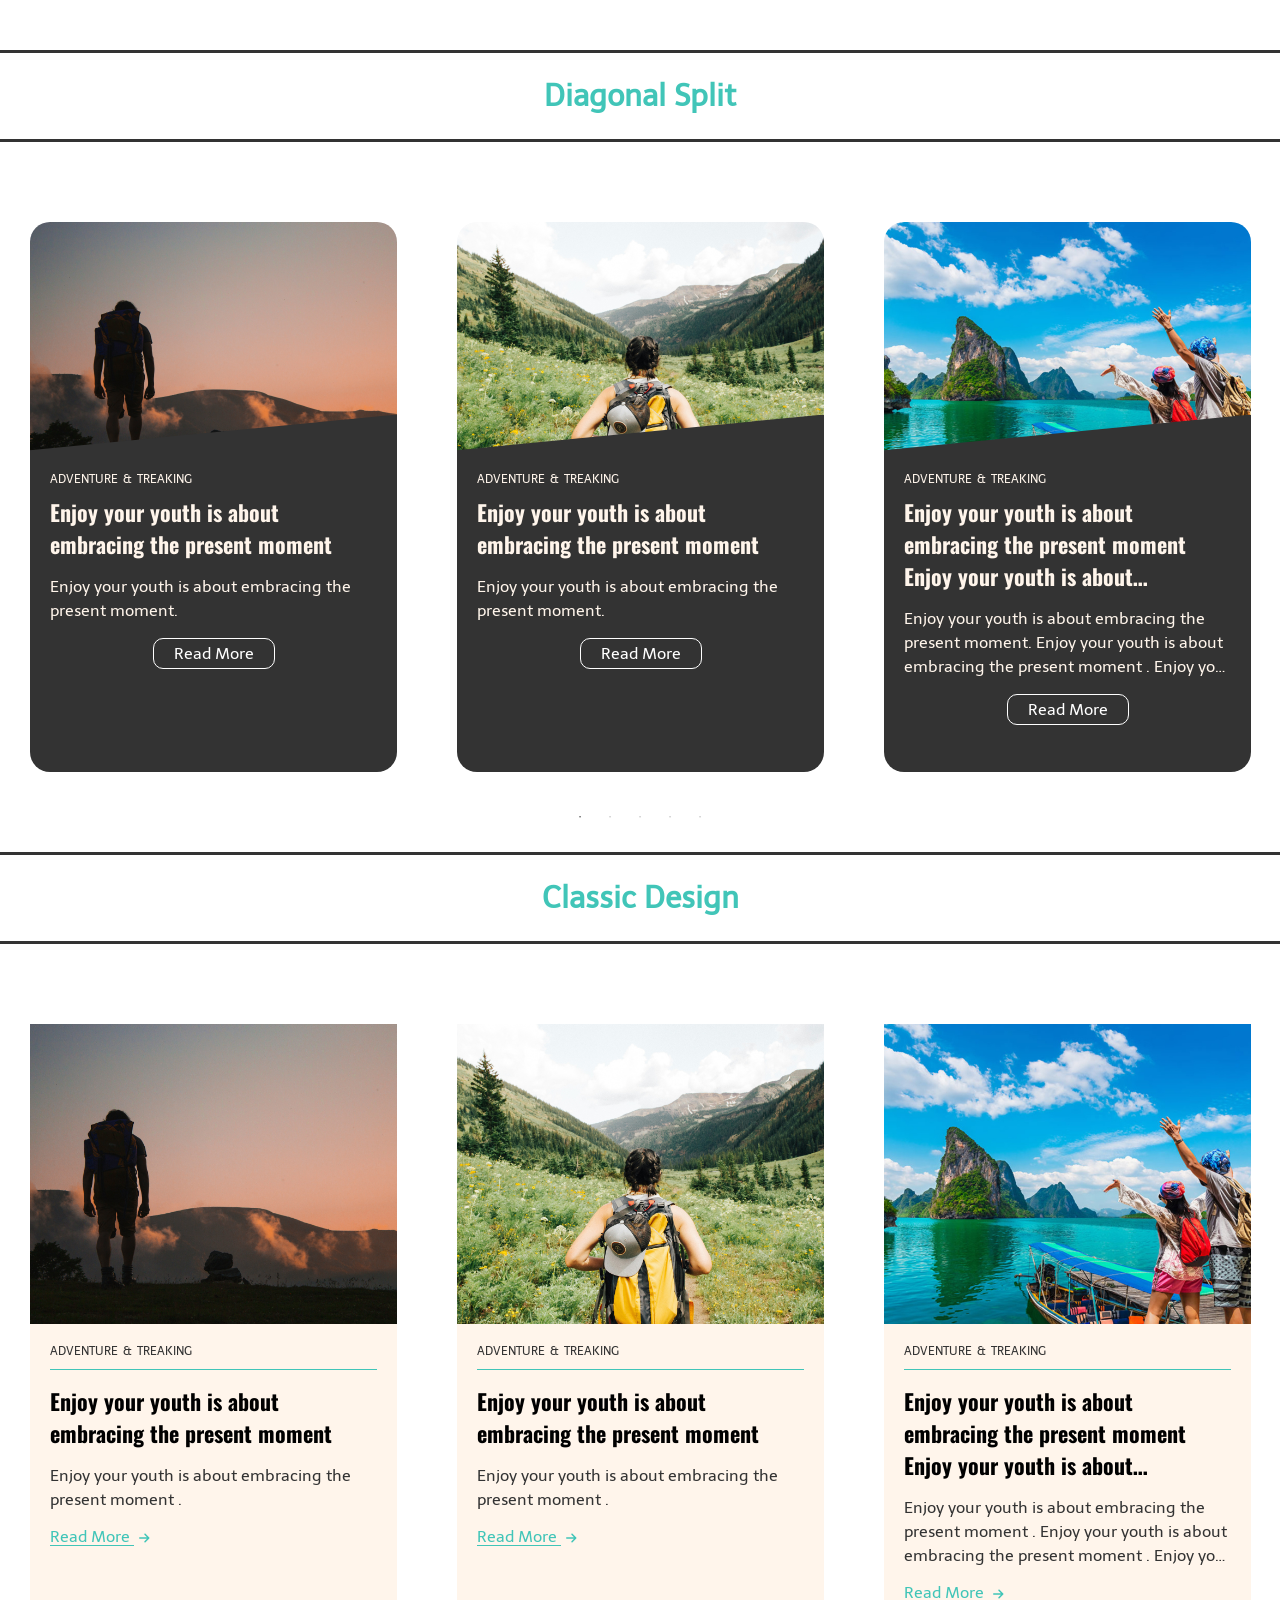
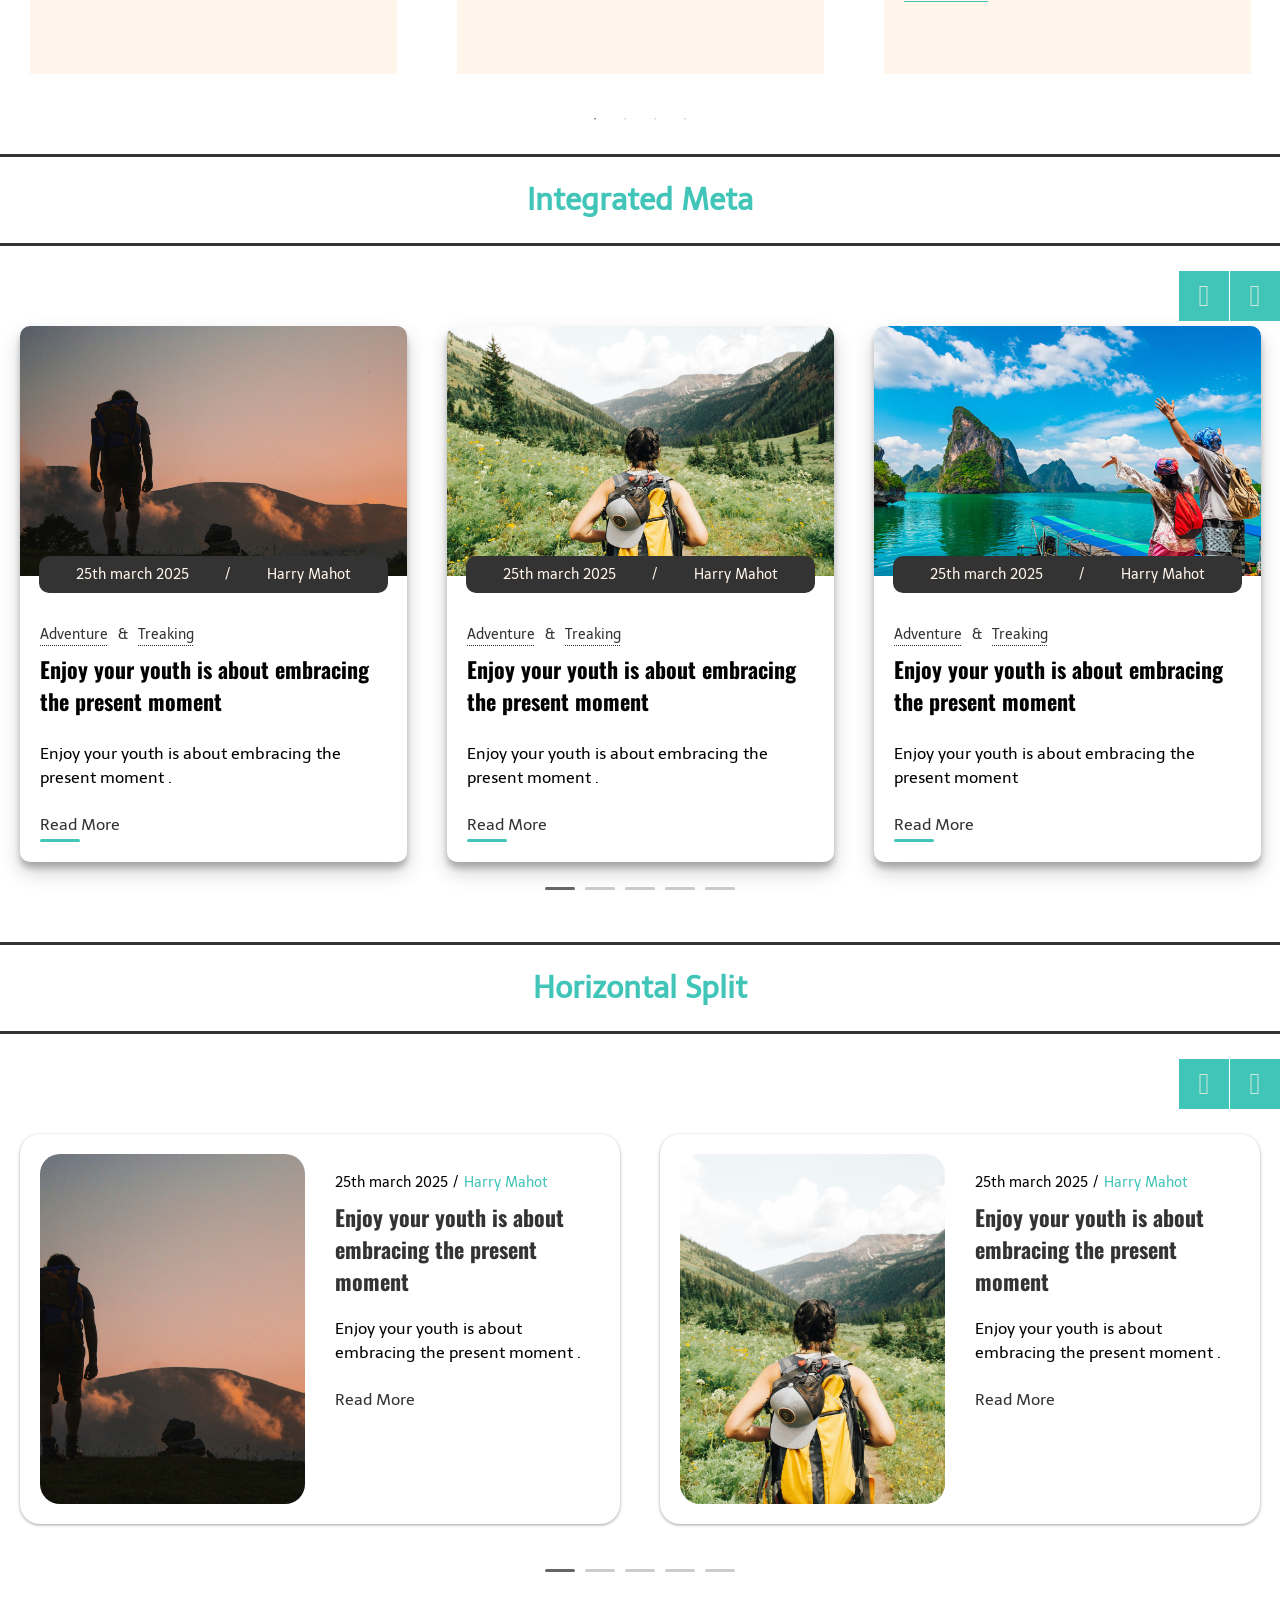
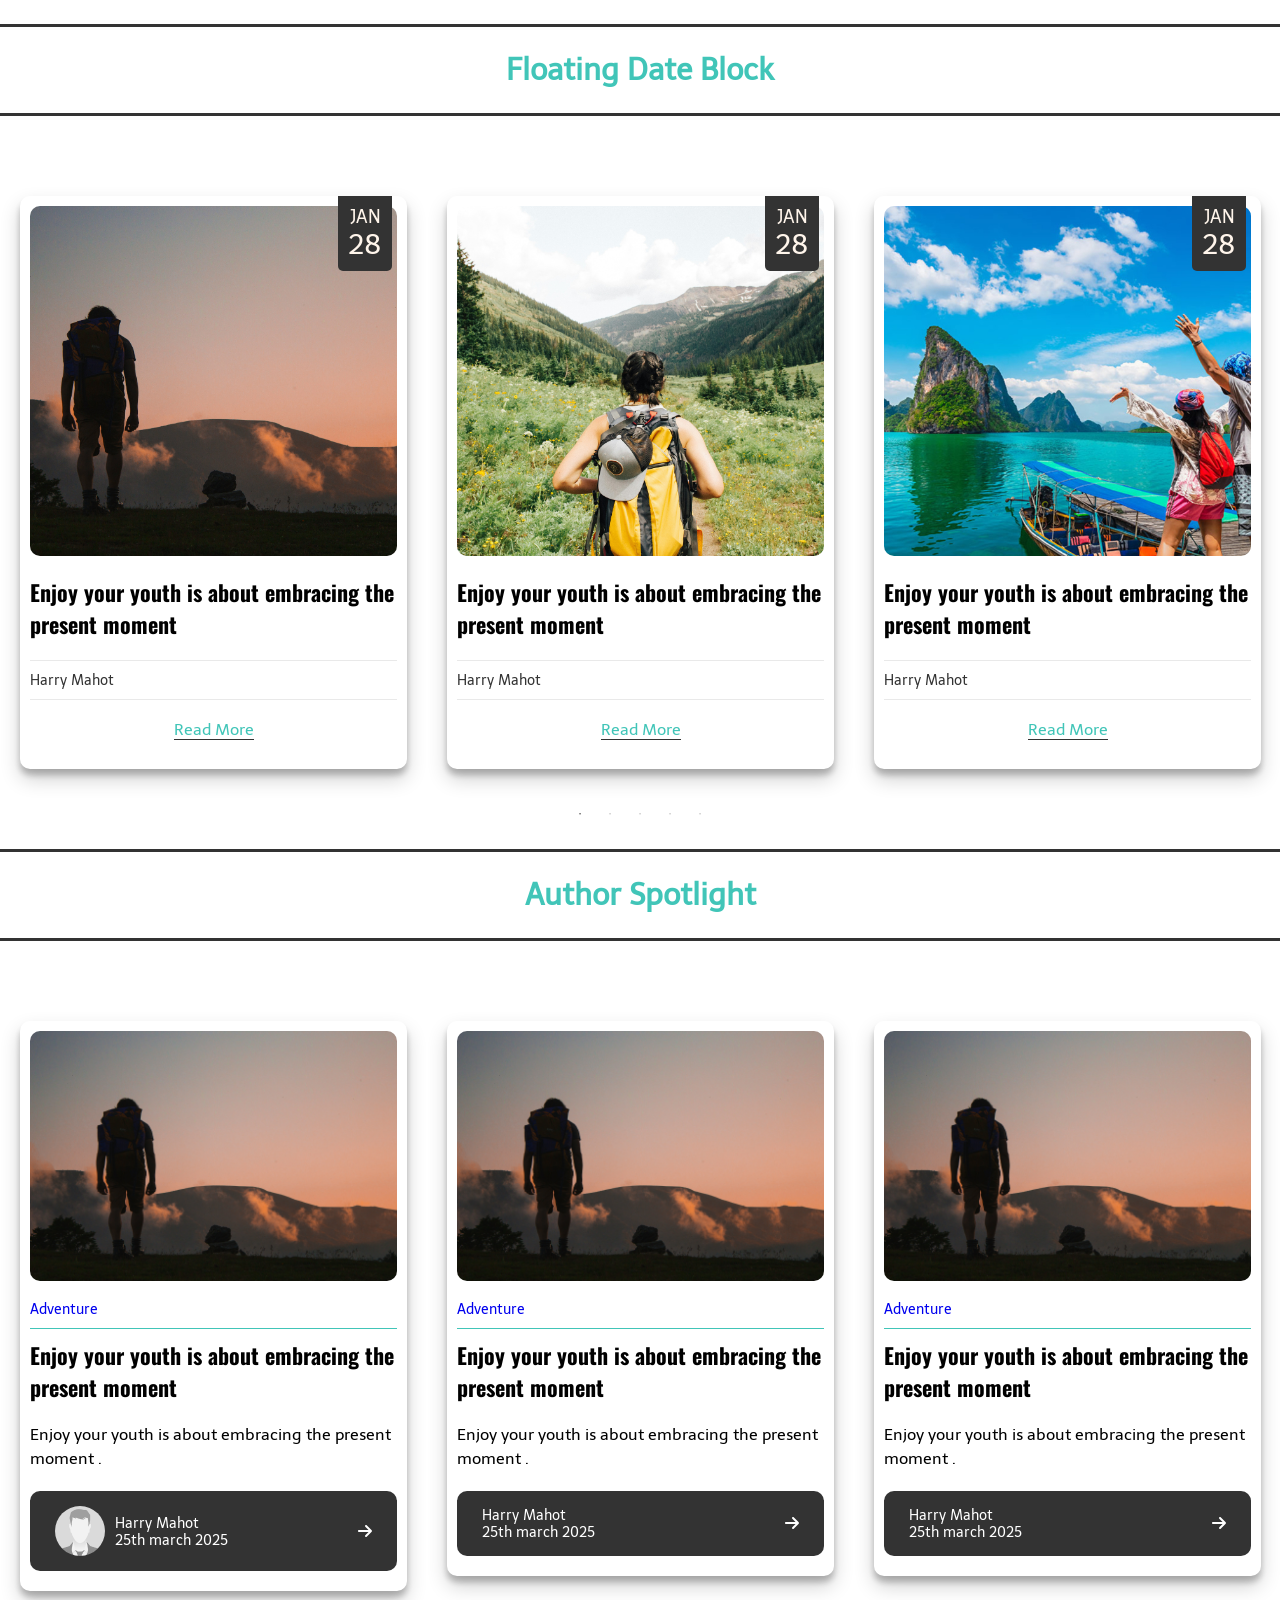
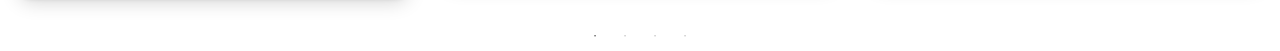
==== Webpage/post.html @ 39546157 "ac-post-carousel added" ====
<!DOCTYPE html>
<html lang="en">

<head>
    <meta charset="UTF-8">
    <meta name="viewport" content="width=device-width, initial-scale=1.0">
    <title>Post Document</title>
    <link rel="preconnect" href="https://fonts.googleapis.com">
    <link rel="preconnect" href="https://fonts.gstatic.com" crossorigin>
    <link href="https://fonts.googleapis.com/css2?family=Oswald:wght@200..700&family=Telex&display=swap"
        rel="stylesheet">
    <link rel="stylesheet" href="../css/slick/slick-theme.css" />
    <link rel="stylesheet" href="../css/slick/slick.css" />
    <link rel="stylesheet" href="../css/all.min.css">
    <link rel="stylesheet" href="../css/style.css">
</head>

<body>


    <div class="slider-breaker">
        <p>Diagonal split</p>
    </div>

    <div class="ac-post-wrapper ac-post-diagonal-split">
        <div class="ac-post" data-slick='{
                                        "slidesToShow": 3, 
                                        "slidesToScroll": 1, 
                                        "autoplay": false,
                                        "autoplaySpeed": 6000, 
                                        "arrows": true, 
                                        "dots": true, 
                                        "fade": false,
                                        "responsive": [
                                            {
                                                "breakpoint": 1200,
                                                "settings": {
                                                    "slidesToShow": 3,
                                                    "slidesToScroll": 1
                                                }
                                            },
                                            {
                                                "breakpoint": 850,
                                                "settings": {
                                                    "slidesToShow": 2,
                                                    "slidesToScroll": 1
                                                }
                                            },
                                            {
                                                "breakpoint": 480,
                                                "settings": {
                                                    "slidesToShow": 1,
                                                    "slidesToScroll": 1
                                                }
                                            }
                                        ]
                                    }'>

            <div class="ac-post-item">
                <div class="ac-post-content-wrapper">
                    <div class="ac-post-img">
                        <a href="#"><img src="../images/post/1.png" alt=""></a>
                    </div>
                    <div class="ac-post-content">
                        <div class="ac-post-catagory">
                            <ul>
                                <li><a href="#"><span>Adventure</span></a></li>
                                <li><a href="#"><span>Treaking</span></a></li>
                            </ul>
                        </div>
                        <div class="ac-post-meta">
                            <div class="ac-post-date">
                                <span>25th march 2025</span>
                            </div>
                            <div class="ac-post-author">
                                <a href="#"><span>Harry Mahot</span></a>
                            </div>
                        </div>
                        <div class="ac-post-heading">
                            <h4><a href="#">Enjoy your youth is about embracing the present moment</a></h4>
                        </div>
                        <div class="ac-post-description">
                            <p>Enjoy your youth is about embracing the present moment.</p>
                        </div>
                        <div class="ac-post-button">
                            <a href="#" class="ac-read"><span> Read More</span> <span
                                    class="fa-solid fa-arrow-right"></span></a>
                        </div>
                    </div>
                </div>
            </div>

            <div class="ac-post-item">
                <div class="ac-post-content-wrapper">
                    <div class="ac-post-img">
                        <a href="#"><img src="../images/post/2.png" alt=""></a>
                    </div>
                    <div class="ac-post-content">
                        <div class="ac-post-catagory">
                            <ul>
                                <li><a href="#"><span>Adventure</span></a></li>
                                <li><a href="#"><span>Treaking</span></a></li>
                            </ul>
                        </div>
                        <div class="ac-post-meta">
                            <div class="ac-post-date">
                                <span>25th march 2025</span>
                            </div>
                            <div class="ac-post-author">
                                <a href="#"><span>Harry Mahot</span></a>
                            </div>
                        </div>
                        <div class="ac-post-heading">
                            <h4><a href="#">Enjoy your youth is about embracing the present moment</a></h4>
                        </div>
                        <div class="ac-post-description">
                            <p>Enjoy your youth is about embracing the present moment.</p>
                        </div>
                        <div class="ac-post-button">
                            <a href="#" class="ac-read"><span> Read More</span> <span
                                    class="fa-solid fa-arrow-right"></span></a>
                        </div>
                    </div>
                </div>
            </div>

            <div class="ac-post-item">
                <div class="ac-post-content-wrapper">
                    <div class="ac-post-img">
                        <a href="#"><img src="../images/post/3.png" alt=""></a>
                    </div>
                    <div class="ac-post-content">
                        <div class="ac-post-catagory">
                            <ul>
                                <li><a href="#"><span>Adventure</span></a></li>
                                <li><a href="#"><span>Treaking</span></a></li>
                            </ul>
                        </div>
                        <div class="ac-post-meta">
                            <div class="ac-post-date">
                                <span>25th march 2025</span>
                            </div>
                            <div class="ac-post-author">
                                <a href="#"><span>Harry Mahot</span></a>
                            </div>
                        </div>
                        <div class="ac-post-heading">
                            <h4><a href="#">Enjoy your youth is about embracing the present moment Enjoy your youth is
                                    about
                                    embracing</a></h4>
                        </div>
                        <div class="ac-post-description">
                            <p>Enjoy your youth is about embracing the present moment. Enjoy your youth is about
                                embracing the
                                present moment . Enjoy your youth is about embracing the present moment .</p>
                        </div>
                        <div class="ac-post-button">
                            <a href="#" class="ac-read"><span> Read More</span> <span
                                    class="fa-solid fa-arrow-right"></span></a>
                        </div>
                    </div>
                </div>
            </div>

            <div class="ac-post-item">
                <div class="ac-post-content-wrapper">
                    <div class="ac-post-img">
                        <a href="#"><img src="../images/post/4.png" alt=""></a>
                    </div>
                    <div class="ac-post-content">
                        <div class="ac-post-catagory">
                            <ul>
                                <li><a href="#"><span>Adventure</span></a></li>
                                <li><a href="#"><span>Treaking</span></a></li>
                            </ul>
                        </div>
                        <div class="ac-post-meta">
                            <div class="ac-post-date">
                                <span>25th march 2025</span>
                            </div>
                            <div class="ac-post-author">
                                <a href="#"><span>Harry Mahot</span></a>
                            </div>
                        </div>
                        <div class="ac-post-heading">
                            <h4><a href="#">Enjoy your youth is about embracing the present moment</a></h4>
                        </div>
                        <div class="ac-post-description">
                            <p>Enjoy your youth is about embracing the present moment.</p>
                        </div>
                        <div class="ac-post-button">
                            <a href="#" class="ac-read"><span> Read More</span> <span
                                    class="fa-solid fa-arrow-right"></span></a>
                        </div>
                    </div>
                </div>
            </div>

            <div class="ac-post-item">
                <div class="ac-post-content-wrapper">
                    <div class="ac-post-img">
                        <a href="#"><img src="../images/post/2.png" alt=""></a>
                    </div>
                    <div class="ac-post-content">
                        <div class="ac-post-catagory">
                            <ul>
                                <li><a href="#"><span>Adventure</span></a></li>
                                <li><a href="#"><span>Treaking</span></a></li>
                            </ul>
                        </div>
                        <div class="ac-post-meta">
                            <div class="ac-post-date">
                                <span>25th march 2025</span>
                            </div>
                            <div class="ac-post-author">
                                <a href="#"><span>Harry Mahot</span></a>
                            </div>
                        </div>
                        <div class="ac-post-heading">
                            <h4><a href="#">Enjoy your youth is about embracing the present moment</a></h4>
                        </div>
                        <div class="ac-post-description">
                            <p>Enjoy your youth is about embracing the present moment.</p>
                        </div>
                        <div class="ac-post-button">
                            <a href="#" class="ac-read"><span> Read More</span> <span
                                    class="fa-solid fa-arrow-right"></span></a>
                        </div>
                    </div>
                </div>
            </div>



        </div>
    </div>

    <div class="slider-breaker">
        <p>Classic Design</p>
    </div>

    <div class="ac-post-wrapper ac-post-classic">
        <div class="ac-post" data-slick='{
                                "slidesToShow": 3, 
                                "slidesToScroll": 1, 
                                "autoplay": false,
                                "autoplaySpeed": 6000, 
                                "arrows": true, 
                                "dots": true, 
                                "fade": false,
                                "responsive": [
                                    {
                                        "breakpoint": 1200,
                                        "settings": {
                                            "slidesToShow": 3,
                                            "slidesToScroll": 1
                                        }
                                    },
                                    {
                                        "breakpoint": 850,
                                        "settings": {
                                            "slidesToShow": 2,
                                            "slidesToScroll": 1
                                        }
                                    },
                                    {
                                        "breakpoint": 480,
                                        "settings": {
                                            "slidesToShow": 1,
                                            "slidesToScroll": 1
                                        }
                                    }
                                ]
                            }'>

            <div class="ac-post-item">
                <div class="ac-post-content-wrapper">
                    <div class="ac-post-img">
                        <a href="#"><img src="../images/post/1.png" alt=""></a>
                    </div>
                    <div class="ac-post-content">
                        <div class="ac-post-catagory">
                            <ul>
                                <li><a href="#"><span>Adventure</span></a></li>
                                <li><a href="#"><span>Treaking</span></a></li>
                            </ul>
                        </div>
                        <div class="ac-post-meta">
                            <div class="ac-post-date">
                                <span>25th march 2025</span>
                            </div>
                            <div class="ac-post-author">
                                <a href="#"><span>Harry Mahot</span></a>
                            </div>
                        </div>
                        <div class="ac-post-heading">
                            <h4><a href="#">Enjoy your youth is about embracing the present moment</a></h4>
                        </div>
                        <div class="ac-post-description">
                            <p>Enjoy your youth is about embracing the present moment .</p>
                        </div>
                        <div class="ac-post-button">
                            <a href="#" class="ac-read"><span> Read More</span> <span
                                    class="fa-solid fa-arrow-right"></span></a>
                        </div>
                    </div>
                </div>
            </div>

            <div class="ac-post-item">
                <div class="ac-post-content-wrapper">
                    <div class="ac-post-img">
                        <a href="#"><img src="../images/post/2.png" alt=""></a>
                    </div>
                    <div class="ac-post-content">
                        <div class="ac-post-catagory">
                            <ul>
                                <li><a href="#"><span>Adventure</span></a></li>
                                <li><a href="#"><span>Treaking</span></a></li>
                            </ul>
                        </div>
                        <div class="ac-post-meta">
                            <div class="ac-post-date">
                                <span>25th march 2025</span>
                            </div>
                            <div class="ac-post-author">
                                <a href="#"><span>Harry Mahot</span></a>
                            </div>
                        </div>
                        <div class="ac-post-heading">
                            <h4><a href="#">Enjoy your youth is about embracing the present moment</a></h4>
                        </div>
                        <div class="ac-post-description">
                            <p>Enjoy your youth is about embracing the present moment .</p>
                        </div>
                        <div class="ac-post-button">
                            <a href="#" class="ac-read"><span> Read More</span> <span
                                    class="fa-solid fa-arrow-right"></span></a>
                        </div>
                    </div>
                </div>
            </div>

            <div class="ac-post-item">
                <div class="ac-post-content-wrapper">
                    <div class="ac-post-img">
                        <a href="#"><img src="../images/post/3.png" alt=""></a>
                    </div>
                    <div class="ac-post-content">
                        <div class="ac-post-catagory">
                            <ul>
                                <li><a href="#"><span>Adventure</span></a></li>
                                <li><a href="#"><span>Treaking</span></a></li>
                            </ul>
                        </div>
                        <div class="ac-post-meta">
                            <div class="ac-post-date">
                                <span>25th march 2025</span>
                            </div>
                            <div class="ac-post-author">
                                <a href="#"><span>Harry Mahot</span></a>
                            </div>
                        </div>
                        <div class="ac-post-heading">
                            <h4><a href="#">Enjoy your youth is about embracing the present moment Enjoy your youth is
                                    about embracing</a></h4>
                        </div>
                        <div class="ac-post-description">
                            <p>Enjoy your youth is about embracing the present moment . Enjoy your youth is about
                                embracing the present moment . Enjoy your youth is about embracing the present moment .
                            </p>
                        </div>
                        <div class="ac-post-button">
                            <a href="#" class="ac-read"><span> Read More</span> <span
                                    class="fa-solid fa-arrow-right"></span></a>
                        </div>
                    </div>
                </div>
            </div>

            <div class="ac-post-item">
                <div class="ac-post-content-wrapper">
                    <div class="ac-post-img">
                        <a href="#"><img src="../images/post/4.png" alt=""></a>
                    </div>
                    <div class="ac-post-content">
                        <div class="ac-post-catagory">
                            <ul>
                                <li><a href="#"><span>Adventure</span></a></li>
                                <li><a href="#"><span>Treaking</span></a></li>
                            </ul>
                        </div>
                        <div class="ac-post-meta">
                            <div class="ac-post-date">
                                <span>25th march 2025</span>
                            </div>
                            <div class="ac-post-author">
                                <a href="#"><span>Harry Mahot</span></a>
                            </div>
                        </div>
                        <div class="ac-post-heading">
                            <h4><a href="#">Enjoy your youth is about embracing the present moment</a></h4>
                        </div>
                        <div class="ac-post-description">
                            <p>Enjoy your youth is about embracing the present moment .</p>
                        </div>
                        <div class="ac-post-button">
                            <a href="#" class="ac-read"><span> Read More</span> <span
                                    class="fa-solid fa-arrow-right"></span></a>
                        </div>
                    </div>
                </div>
            </div>



        </div>
    </div>

    <div class="slider-breaker">
        <p>Integrated Meta</p>
    </div>

    <div class="ac-post-wrapper ac-post-Integrated-meta">
        <div class="ac-post" data-slick='{
                                        "slidesToShow": 3, 
                                        "slidesToScroll": 1, 
                                        "autoplay": false,
                                        "autoplaySpeed": 6000, 
                                        "arrows": true, 
                                        "dots": true, 
                                        "fade": false,
                                        "responsive": [
                                            {
                                                "breakpoint": 1200,
                                                "settings": {
                                                    "slidesToShow": 3,
                                                    "slidesToScroll": 1
                                                }
                                            },
                                            {
                                                "breakpoint": 850,
                                                "settings": {
                                                    "slidesToShow": 2,
                                                    "slidesToScroll": 1
                                                }
                                            },
                                            {
                                                "breakpoint": 480,
                                                "settings": {
                                                    "slidesToShow": 1,
                                                    "slidesToScroll": 1
                                                }
                                            }
                                        ]
                                    }'>

            <div class="ac-post-item">
                <div class="ac-post-content-wrapper">
                    <div class="ac-post-img">
                        <a href="#"><img src="../images/post/1.png" alt=""></a>
                    </div>
                    <div class="ac-post-content">
                        <div class="ac-post-catagory">
                            <ul>
                                <li><a href="#"><span>Adventure</span></a></li>
                                <li><a href="#"><span>Treaking</span></a></li>
                            </ul>
                        </div>
                        <div class="ac-post-meta">
                            <div class="ac-post-date">
                                <span>25th march 2025</span>
                            </div>
                            <div class="ac-post-author">
                                <a href="#"><span>Harry Mahot</span></a>
                            </div>
                        </div>
                        <div class="ac-post-heading">
                            <h4><a href="#">Enjoy your youth is about embracing the present moment</a></h4>
                        </div>
                        <div class="ac-post-description">
                            <p>Enjoy your youth is about embracing the present moment .</p>
                        </div>
                        <div class="ac-post-button">
                            <a href="#" class="ac-read"><span> Read More</span> <span
                                    class="fa-solid fa-arrow-right"></span></a>
                        </div>
                    </div>
                </div>
            </div>

            <div class="ac-post-item">
                <div class="ac-post-content-wrapper">
                    <div class="ac-post-img">
                        <a href="#"><img src="../images/post/2.png" alt=""></a>
                    </div>
                    <div class="ac-post-content">
                        <div class="ac-post-catagory">
                            <ul>
                                <li><a href="#"><span>Adventure</span></a></li>
                                <li><a href="#"><span>Treaking</span></a></li>
                            </ul>
                        </div>
                        <div class="ac-post-meta">
                            <div class="ac-post-date">
                                <span>25th march 2025</span>
                            </div>
                            <div class="ac-post-author">
                                <a href="#"><span>Harry Mahot</span></a>
                            </div>
                        </div>
                        <div class="ac-post-heading">
                            <h4><a href="#">Enjoy your youth is about embracing the present moment</a></h4>
                        </div>
                        <div class="ac-post-description">
                            <p>Enjoy your youth is about embracing the present moment .</p>
                        </div>
                        <div class="ac-post-button">
                            <a href="#" class="ac-read"><span> Read More</span> <span
                                    class="fa-solid fa-arrow-right"></span></a>
                        </div>
                    </div>
                </div>
            </div>

            <div class="ac-post-item">
                <div class="ac-post-content-wrapper">
                    <div class="ac-post-img">
                        <a href="#"><img src="../images/post/3.png" alt=""></a>
                    </div>
                    <div class="ac-post-content">
                        <div class="ac-post-catagory">
                            <ul>
                                <li><a href="#"><span>Adventure</span></a></li>
                                <li><a href="#"><span>Treaking</span></a></li>
                            </ul>
                        </div>
                        <div class="ac-post-meta">
                            <div class="ac-post-date">
                                <span>25th march 2025</span>
                            </div>
                            <div class="ac-post-author">
                                <a href="#"><span>Harry Mahot</span></a>
                            </div>
                        </div>
                        <div class="ac-post-heading">
                            <h4><a href="#">Enjoy your youth is about embracing the present moment</a></h4>
                        </div>
                        <div class="ac-post-description">
                            <p>Enjoy your youth is about embracing the present moment </p>
                        </div>
                        <div class="ac-post-button">
                            <a href="#" class="ac-read"><span> Read More</span> <span
                                    class="fa-solid fa-arrow-right"></span></a>
                        </div>
                    </div>
                </div>
            </div>

            <div class="ac-post-item">
                <div class="ac-post-content-wrapper">
                    <div class="ac-post-img">
                        <a href="#"><img src="../images/post/4.png" alt=""></a>
                    </div>
                    <div class="ac-post-content">
                        <div class="ac-post-catagory">
                            <ul>
                                <li><a href="#"><span>Adventure</span></a></li>
                                <li><a href="#"><span>Treaking</span></a></li>
                            </ul>
                        </div>
                        <div class="ac-post-meta">
                            <div class="ac-post-date">
                                <span>25th march 2025</span>
                            </div>
                            <div class="ac-post-author">
                                <a href="#"><span>Harry Mahot</span></a>
                            </div>
                        </div>
                        <div class="ac-post-heading">
                            <h4><a href="#">Enjoy your youth is about embracing the present moment</a></h4>
                        </div>
                        <div class="ac-post-description">
                            <p>Enjoy your youth is about embracing the present moment .</p>
                        </div>
                        <div class="ac-post-button">
                            <a href="#" class="ac-read"><span> Read More</span> <span
                                    class="fa-solid fa-arrow-right"></span></a>
                        </div>
                    </div>
                </div>
            </div>

            <div class="ac-post-item">
                <div class="ac-post-content-wrapper">
                    <div class="ac-post-img">
                        <a href="#"><img src="../images/post/2.png" alt=""></a>
                    </div>
                    <div class="ac-post-content">
                        <div class="ac-post-catagory">
                            <ul>
                                <li><a href="#"><span>Adventure</span></a></li>
                                <li><a href="#"><span>Treaking</span></a></li>
                            </ul>
                        </div>
                        <div class="ac-post-meta">
                            <div class="ac-post-date">
                                <span>25th march 2025</span>
                            </div>
                            <div class="ac-post-author">
                                <a href="#"><span>Harry Mahot</span></a>
                            </div>
                        </div>
                        <div class="ac-post-heading">
                            <h4><a href="#">Enjoy your youth is about embracing the present moment</a></h4>
                        </div>
                        <div class="ac-post-description">
                            <p>Enjoy your youth is about embracing the present moment .</p>
                        </div>
                        <div class="ac-post-button">
                            <a href="#" class="ac-read"><span> Read More</span> <span
                                    class="fa-solid fa-arrow-right"></span></a>
                        </div>
                    </div>
                </div>
            </div>



        </div>
    </div>

    <div class="slider-breaker">
        <p>Horizontal Split</p>
    </div>

    <div class="ac-post-wrapper ac-post-horizontal-split">
        <div class="aec-post" data-slick='{
                "slidesToShow": 2, 
                "slidesToScroll": 1, 
                "autoplay": false,
                "autoplaySpeed": 6000, 
                "arrows": true, 
                "dots": true, 
                "fade": false,
                "responsive": [
                    {
                        "breakpoint": 1200,
                        "settings": {
                            "slidesToShow": 2,
                            "slidesToScroll": 1
                        }
                    },
                    {
                        "breakpoint": 850,
                        "settings": {
                            "slidesToShow": 1,
                            "slidesToScroll": 1
                        }
                    },
                    {
                        "breakpoint": 480,
                        "settings": {
                            "slidesToShow": 1,
                            "slidesToScroll": 1
                        }
                    }
                ]
            }'>

            <div class="ac-post-item">
                <div class="ac-post-content-wrapper">
                    <div class="ac-post-img">
                        <a href="#"><img src="../images/post/1.png" alt=""></a>
                    </div>
                    <div class="ac-post-content">
                        <div class="ac-post-catagory">
                            <ul>
                                <li><a href="#"><span>Adventure</span></a></li>
                                <li><a href="#"><span>Treaking</span></a></li>
                            </ul>
                        </div>
                        <div class="ac-post-meta">
                            <div class="ac-post-date">
                                <span>25th march 2025</span>
                            </div>
                            <div class="ac-post-author">
                                <a href="#"><span>Harry Mahot</span></a>
                            </div>
                        </div>
                        <div class="ac-post-heading">
                            <h4><a href="#">Enjoy your youth is about embracing the present moment</a></h4>
                        </div>
                        <div class="ac-post-description">
                            <p>Enjoy your youth is about embracing the present moment .</p>
                        </div>
                        <div class="ac-post-button">
                            <a href="#" class="ac-read"><span> Read More</span></a>
                        </div>
                    </div>
                </div>
            </div>

            <div class="ac-post-item">
                <div class="ac-post-content-wrapper">
                    <div class="ac-post-img">
                        <a href="#"><img src="../images/post/2.png" alt=""></a>
                    </div>
                    <div class="ac-post-content">
                        <div class="ac-post-catagory">
                            <ul>
                                <li><a href="#"><span>Adventure</span></a></li>
                                <li><a href="#"><span>Treaking</span></a></li>
                            </ul>
                        </div>
                        <div class="ac-post-meta">
                            <div class="ac-post-date">
                                <span>25th march 2025</span>
                            </div>
                            <div class="ac-post-author">
                                <a href="#"><span>Harry Mahot</span></a>
                            </div>
                        </div>
                        <div class="ac-post-heading">
                            <h4><a href="#">Enjoy your youth is about embracing the present moment</a></h4>
                        </div>
                        <div class="ac-post-description">
                            <p>Enjoy your youth is about embracing the present moment .</p>
                        </div>
                        <div class="ac-post-button">
                            <a href="#" class="ac-read"><span> Read More</span></a>
                        </div>
                    </div>
                </div>
            </div>

            <div class="ac-post-item">
                <div class="ac-post-content-wrapper">
                    <div class="ac-post-img">
                        <a href="#"><img src="../images/post/3.png" alt=""></a>
                    </div>
                    <div class="ac-post-content">
                        <div class="ac-post-catagory">
                            <ul>
                                <li><a href="#"><span>Adventure</span></a></li>
                                <li><a href="#"><span>Treaking</span></a></li>
                            </ul>
                        </div>
                        <div class="ac-post-meta">
                            <div class="ac-post-date">
                                <span>25th march 2025</span>
                            </div>
                            <div class="ac-post-author">
                                <a href="#"><span>Harry Mahot</span></a>
                            </div>
                        </div>
                        <div class="ac-post-heading">
                            <h4><a href="#">Enjoy your youth is about embracing the present moment Enjoy your youth is
                                    about
                                    embracing</a></h4>
                        </div>
                        <div class="ac-post-description">
                            <p>Enjoy your youth is about embracing the present moment </p>
                        </div>
                        <div class="ac-post-button">
                            <a href="#" class="ac-read"><span> Read More</span></a>
                        </div>
                    </div>
                </div>
            </div>

            <div class="ac-post-item">
                <div class="ac-post-content-wrapper">
                    <div class="ac-post-img">
                        <a href="#"><img src="../images/post/4.png" alt=""></a>
                    </div>
                    <div class="ac-post-content">
                        <div class="ac-post-catagory">
                            <ul>
                                <li><a href="#"><span>Adventure</span></a></li>
                                <li><a href="#"><span>Treaking</span></a></li>
                            </ul>
                        </div>
                        <div class="ac-post-meta">
                            <div class="ac-post-date">
                                <span>25th march 2025</span>
                            </div>
                            <div class="ac-post-author">
                                <a href="#"><span>Harry Mahot</span></a>
                            </div>
                        </div>
                        <div class="ac-post-heading">
                            <h4><a href="#">Enjoy your youth is about embracing the present moment</a></h4>
                        </div>
                        <div class="ac-post-description">
                            <p>Enjoy your youth is about embracing the present moment .</p>
                        </div>
                        <div class="ac-post-button">
                            <a href="#" class="ac-read"><span> Read More</span></a>
                        </div>
                    </div>
                </div>
            </div>

            <div class="ac-post-item">
                <div class="ac-post-content-wrapper">
                    <div class="ac-post-img">
                        <a href="#"><img src="../images/post/2.png" alt=""></a>
                    </div>
                    <div class="ac-post-content">
                        <div class="ac-post-catagory">
                            <ul>
                                <li><a href="#"><span>Adventure</span></a></li>
                                <li><a href="#"><span>Treaking</span></a></li>
                            </ul>
                        </div>
                        <div class="ac-post-meta">
                            <div class="ac-post-date">
                                <span>25th march 2025</span>
                            </div>
                            <div class="ac-post-author">
                                <a href="#"><span>Harry Mahot</span></a>
                            </div>
                        </div>
                        <div class="ac-post-heading">
                            <h4><a href="#">Enjoy your youth is about embracing the present moment</a></h4>
                        </div>
                        <div class="ac-post-description">
                            <p>Enjoy your youth is about embracing the present moment .</p>
                        </div>
                        <div class="ac-post-button">
                            <a href="#" class="ac-read"><span> Read More</span></a>
                        </div>
                    </div>
                </div>
            </div>



        </div>
    </div>

    <div class="slider-breaker">
        <p>Floating Date Block</p>
    </div>

    <div class="ac-post-wrapper ac-post-floating-date-block">
        <div class="ac-post" data-slick='{
                                                "slidesToShow": 3, 
                                                "slidesToScroll": 1, 
                                                "autoplay": false,
                                                "autoplaySpeed": 6000, 
                                                "arrows": true, 
                                                "dots": true, 
                                                "fade": false,
                                                "responsive": [
                                                    {
                                                        "breakpoint": 1200,
                                                        "settings": {
                                                            "slidesToShow": 3,
                                                            "slidesToScroll": 1
                                                        }
                                                    },
                                                    {
                                                        "breakpoint": 850,
                                                        "settings": {
                                                            "slidesToShow": 2,
                                                            "slidesToScroll": 1
                                                        }
                                                    },
                                                    {
                                                        "breakpoint": 480,
                                                        "settings": {
                                                            "slidesToShow": 1,
                                                            "slidesToScroll": 1
                                                        }
                                                    }
                                                ]
                                            }'>

            <div class="ac-post-item">
                <div class="ac-post-content-wrapper">
                    <div class="ac-post-img">
                        <a href="#"><img src="../images/post/1.png" alt=""></a>
                    </div>
                    <div class="ac-post-content">
                        <div class="ac-post-catagory">
                            <ul>
                                <li><a href="#"><span>Adventure</span></a></li>
                                <li><a href="#"><span>Treaking</span></a></li>
                            </ul>
                        </div>
                        <div class="ac-post-meta">
                            <div class="ac-post-date">
                                <span class="ac-month">jan</span>
                                <span class="ac-day">28</span>
                            </div>
                            <div class="ac-post-author">
                                <a href="#"><span>Harry Mahot</span></a>
                            </div>
                        </div>
                        <div class="ac-post-heading">
                            <h4><a href="#">Enjoy your youth is about embracing the present moment</a></h4>
                        </div>
                        <div class="ac-post-description">
                            <p>Enjoy your youth is about embracing the present moment .</p>
                        </div>
                        <div class="ac-post-button">
                            <a href="#" class="ac-read"><span> Read More</span> <span
                                    class="fa-solid fa-arrow-right"></span></a>
                        </div>
                    </div>
                </div>
            </div>

            <div class="ac-post-item">
                <div class="ac-post-content-wrapper">
                    <div class="ac-post-img">
                        <a href="#"><img src="../images/post/2.png" alt=""></a>
                    </div>
                    <div class="ac-post-content">
                        <div class="ac-post-catagory">
                            <ul>
                                <li><a href="#"><span>Adventure</span></a></li>
                                <li><a href="#"><span>Treaking</span></a></li>
                            </ul>
                        </div>
                        <div class="ac-post-meta">
                            <div class="ac-post-date">
                                <span class="ac-month">jan</span>
                                <span class="ac-day">28</span>
                            </div>
                            <div class="ac-post-author">
                                <a href="#"><span>Harry Mahot</span></a>
                            </div>
                        </div>
                        <div class="ac-post-heading">
                            <h4><a href="#">Enjoy your youth is about embracing the present moment</a></h4>
                        </div>
                        <div class="ac-post-description">
                            <p>Enjoy your youth is about embracing the present moment .</p>
                        </div>
                        <div class="ac-post-button">
                            <a href="#" class="ac-read"><span> Read More</span> <span
                                    class="fa-solid fa-arrow-right"></span></a>
                        </div>
                    </div>
                </div>
            </div>

            <div class="ac-post-item">
                <div class="ac-post-content-wrapper">
                    <div class="ac-post-img">
                        <a href="#"><img src="../images/post/3.png" alt=""></a>
                    </div>
                    <div class="ac-post-content">
                        <div class="ac-post-catagory">
                            <ul>
                                <li><a href="#"><span>Adventure</span></a></li>
                                <li><a href="#"><span>Treaking</span></a></li>
                            </ul>
                        </div>
                        <div class="ac-post-meta">
                            <div class="ac-post-date">
                                <span class="ac-month">jan</span>
                                <span class="ac-day">28</span>
                            </div>
                            <div class="ac-post-author">
                                <a href="#"><span>Harry Mahot</span></a>
                            </div>
                        </div>
                        <div class="ac-post-heading">
                            <h4><a href="#">Enjoy your youth is about embracing the present moment</a></h4>
                        </div>
                        <div class="ac-post-description">
                            <p>Enjoy your youth is about embracing the present moment </p>
                        </div>
                        <div class="ac-post-button">
                            <a href="#" class="ac-read"><span> Read More</span> <span
                                    class="fa-solid fa-arrow-right"></span></a>
                        </div>
                    </div>
                </div>
            </div>

            <div class="ac-post-item">
                <div class="ac-post-content-wrapper">
                    <div class="ac-post-img">
                        <a href="#"><img src="../images/post/4.png" alt=""></a>
                    </div>
                    <div class="ac-post-content">
                        <div class="ac-post-catagory">
                            <ul>
                                <li><a href="#"><span>Adventure</span></a></li>
                                <li><a href="#"><span>Treaking</span></a></li>
                            </ul>
                        </div>
                        <div class="ac-post-meta">
                            <div class="ac-post-date">
                                <span class="ac-month">jan</span>
                                <span class="ac-day">28</span>
                            </div>
                            <div class="ac-post-author">
                                <a href="#"><span>Harry Mahot</span></a>
                            </div>
                        </div>
                        <div class="ac-post-heading">
                            <h4><a href="#">Enjoy your youth is about embracing the present moment</a></h4>
                        </div>
                        <div class="ac-post-description">
                            <p>Enjoy your youth is about embracing the present moment .</p>
                        </div>
                        <div class="ac-post-button">
                            <a href="#" class="ac-read">
                                <span> Read More</span>
                                <span class="fa-solid fa-arrow-right"></span>
                            </a>
                        </div>
                    </div>
                </div>
            </div>

            <div class="ac-post-item">
                <div class="ac-post-content-wrapper">
                    <div class="ac-post-img">
                        <a href="#"><img src="../images/post/2.png" alt=""></a>
                    </div>
                    <div class="ac-post-content">
                        <div class="ac-post-catagory">
                            <ul>
                                <li><a href="#"><span>Adventure</span></a></li>
                                <li><a href="#"><span>Treaking</span></a></li>
                            </ul>
                        </div>
                        <div class="ac-post-meta">
                            <div class="ac-post-date">
                                <span class="ac-month">jan</span>
                                <span class="ac-day">28</span>
                            </div>
                            <div class="ac-post-author">
                                <a href="#"><span>Harry Mahot</span></a>
                            </div>
                        </div>
                        <div class="ac-post-heading">
                            <h4><a href="#">Enjoy your youth is about embracing the present moment</a></h4>
                        </div>
                        <div class="ac-post-description">
                            <p>Enjoy your youth is about embracing the present moment .</p>
                        </div>
                        <div class="ac-post-button">
                            <a href="#" class="ac-read">
                                <span> Read More</span>
                                <span class="fa-solid fa-arrow-right"></span>
                            </a>
                        </div>
                    </div>
                </div>
            </div>



        </div>
    </div>

    <div class="slider-breaker">
        <p>Author spotlight</p>
    </div>

    <div class="ac-post-wrapper ac-post-author-spotlight">
        <div class="ac-post" data-slick='{
                                    "slidesToShow": 3, 
                                    "slidesToScroll": 1, 
                                    "autoplay": false,
                                    "autoplaySpeed": 6000, 
                                    "arrows": true, 
                                    "dots": true, 
                                    "fade": false,
                                    "responsive": [
                                        {
                                            "breakpoint": 1200,
                                            "settings": {
                                                "slidesToShow": 3,
                                                "slidesToScroll": 1
                                            }
                                        },
                                        {
                                            "breakpoint": 850,
                                            "settings": {
                                                "slidesToShow": 2,
                                                "slidesToScroll": 1
                                            }
                                        },
                                        {
                                            "breakpoint": 480,
                                            "settings": {
                                                "slidesToShow": 1,
                                                "slidesToScroll": 1
                                            }
                                        }
                                    ]
                                }'>

            <div class="ac-post-item">
                <div class="ac-post-content-wrapper">
                    <div class="ac-post-img">
                        <a href="#"><img src="../images/post/1.png" alt=""></a>
                    </div>
                    <div class="ac-post-content">
                        <div class="ac-post-catagory">
                            <ul>
                                <li><a href="#"><span>Adventure</span></a></li>
                            </ul>
                        </div>
                        <div class="ac-post-author-meta">
                            <div class="ac-post-author-meta-inner">
                                <div class="ac-post-author-img">
                                    <a href="#"><img src="../images/post/male.png" alt=""></a>
                                </div>
                                <div class="ac-post-meta">
                                    <div class="ac-post-date">
                                        <span>25th march 2025</span>
                                    </div>
                                    <div class="ac-post-author">
                                        <a href="#"><span>Harry Mahot</span></a>
                                    </div>
                                </div>
                            </div>
                            <div class="ac-post-button">
                                <a href="#" class="ac-read"><span> Read More</span> <span
                                        class="fa-solid fa-arrow-right"></span></a>
                            </div>
                        </div>
                        <div class="ac-post-heading">
                            <h4><a href="#">Enjoy your youth is about embracing the present moment</a></h4>
                        </div>
                        <div class="ac-post-description">
                            <p>Enjoy your youth is about embracing the present moment .</p>
                        </div>

                    </div>
                </div>
            </div>
            <div class="ac-post-item">
                <div class="ac-post-content-wrapper">
                    <div class="ac-post-img">
                        <a href="#"><img src="../images/post/1.png" alt=""></a>
                    </div>
                    <div class="ac-post-content">
                        <div class="ac-post-catagory">
                            <ul>
                                <li><a href="#"><span>Adventure</span></a></li>
                            </ul>
                        </div>
                        <div class="ac-post-author-meta">
                            <div class="ac-post-meta">
                                <div class="ac-post-date">
                                    <span>25th march 2025</span>
                                </div>
                                <div class="ac-post-author">
                                    <a href="#"><span>Harry Mahot</span></a>
                                </div>
                            </div>
                            <div class="ac-post-button">
                                <a href="#" class="ac-read"><span> Read More</span> <span
                                        class="fa-solid fa-arrow-right"></span></a>
                            </div>
                        </div>
                        <div class="ac-post-heading">
                            <h4><a href="#">Enjoy your youth is about embracing the present moment</a></h4>
                        </div>
                        <div class="ac-post-description">
                            <p>Enjoy your youth is about embracing the present moment .</p>
                        </div>

                    </div>
                </div>
            </div>
            <div class="ac-post-item">
                <div class="ac-post-content-wrapper">
                    <div class="ac-post-img">
                        <a href="#"><img src="../images/post/1.png" alt=""></a>
                    </div>
                    <div class="ac-post-content">
                        <div class="ac-post-catagory">
                            <ul>
                                <li><a href="#"><span>Adventure</span></a></li>
                            </ul>
                        </div>
                        <div class="ac-post-author-meta">
                            <div class="ac-post-meta">
                                <div class="ac-post-date">
                                    <span>25th march 2025</span>
                                </div>
                                <div class="ac-post-author">
                                    <a href="#"><span>Harry Mahot</span></a>
                                </div>
                            </div>
                            <div class="ac-post-button">
                                <a href="#" class="ac-read"><span> Read More</span> <span
                                        class="fa-solid fa-arrow-right"></span></a>
                            </div>
                        </div>
                        <div class="ac-post-heading">
                            <h4><a href="#">Enjoy your youth is about embracing the present moment</a></h4>
                        </div>
                        <div class="ac-post-description">
                            <p>Enjoy your youth is about embracing the present moment .</p>
                        </div>

                    </div>
                </div>
            </div>
            <div class="ac-post-item">
                <div class="ac-post-content-wrapper">
                    <div class="ac-post-img">
                        <a href="#"><img src="../images/post/1.png" alt=""></a>
                    </div>
                    <div class="ac-post-content">
                        <div class="ac-post-catagory">
                            <ul>
                                <li><a href="#"><span>Adventure</span></a></li>
                            </ul>
                        </div>
                        <div class="ac-post-author-meta">
                            <div class="ac-post-meta">
                                <div class="ac-post-date">
                                    <span>25th march 2025</span>
                                </div>
                                <div class="ac-post-author">
                                    <a href="#"><span>Harry Mahot</span></a>
                                </div>
                            </div>
                            <div class="ac-post-button">
                                <a href="#" class="ac-read"><span> Read More</span> <span
                                        class="fa-solid fa-arrow-right"></span></a>
                            </div>
                        </div>
                        <div class="ac-post-heading">
                            <h4><a href="#">Enjoy your youth is about embracing the present moment</a></h4>
                        </div>
                        <div class="ac-post-description">
                            <p>Enjoy your youth is about embracing the present moment .</p>
                        </div>

                    </div>
                </div>
            </div>

        </div>
    </div>


    <script src="../js/slick/jquery-3.7.1.min.js"></script>
    <script src="../js/slick/slick.min.js"></script>
    <script src="../js/all.min.js"></script>
    <script src="../js/custom.js"></script>
</body>

</html>
---- css/style.css ----
:root {
    --primary: #41C5B8;
    --off-white: #FFF5EB;
    --matt-black: #333333;
    --white: #FFFFFF;
    --black: #000000;
}

* {
    margin: 0;
    padding: 0;
}

h1,
h2,
h3,
h4,
h5,
h6 {
    font-family: "Oswald", serif;
    font-optical-sizing: auto;
}

h1 a,
h2 a,
h3 a,
h4 a,
h5 a,
h6 a {
    font-family: "Oswald", serif;
    font-optical-sizing: auto;
}

h4,
h4 a{
    font-size: 22px;
}

p,
a,
span {
    font-family: "Telex", serif;
    text-decoration: none;
    /* font-size: 12px; */
    /* line-height: 24px; */
}

img {
    height: 100%;
    width: 100%;
    object-fit: cover;
    object-position: center;
}

ul,
ol {
    list-style: none;
}

.ac-post-wrapper {
    margin: 50px 0;
    max-width: 1350px;
    margin: auto;
}

.slider-breaker {
    margin: 50px 0;
    text-align: center;
}

.slider-breaker p {
    color: var(--primary);
    font-size: 30px;
    font-weight: 700;
    text-transform: capitalize;
    border-top: 3px solid var(--matt-black);
    border-bottom: 3px solid var(--matt-black);
    padding: 25px 0;
}


/* ac-post-skin1 css starts here */

.ac-post-diagonal-split .ac-post-content-wrapper {
    position: relative;
    overflow: hidden;
    color: var(--off-white);
    height: 550px;
    margin: 30px;
    border-radius: 20px;
}

.ac-post-diagonal-split .ac-post-img {
    height: 50%;
}

.ac-post-diagonal-split .ac-post-content {
    height: 50%;
    padding: 5px 20px 20px 20px;
    z-index: 1;
    position: relative;
    top: -30px;
}

.ac-post-diagonal-split .ac-post-img::before {
    content: "";
    position: absolute;
    bottom: 0;
    left: 0;
    height: 65%;
    width: 100%;
    background-color: var(--matt-black);
    clip-path: polygon(0% 10%,
            100% 0%,
            100% 100%,
            0% 100%);
}

.ac-post-diagonal-split .ac-post-meta,
.ac-post-diagonal-split .ac-post-catagory ul {
    display: flex;
    gap: 5px;
    text-transform: uppercase;
    margin: 0 0 5px 0;
    font-size: 12px;
}

.ac-post-diagonal-split .ac-post-meta,
.ac-post-diagonal-split .ac-post-catagory ul a {
    display: flex;
    gap: 5px;
    text-transform: uppercase;
    margin: 0 0 5px 0;
    color: var(--off-white);
}

.ac-post-diagonal-split .ac-post-heading a {
    margin: 0 0 15px 0;
    display: -webkit-box;
    -webkit-box-orient: vertical;
    -webkit-line-clamp: 3;
    overflow: hidden;
    color: var(--off-white);
}

.ac-post-diagonal-split .ac-post-meta {
    display: none;
}

.ac-post-diagonal-split .ac-post-description p {
    display: -webkit-box;
    -webkit-box-orient: vertical;
    -webkit-line-clamp: 3;
    overflow: hidden;
    line-height: 24px;
}

.ac-post-diagonal-split .ac-post-button {
    margin-top: 15px;
    align-items: center;
    display: flex;
    justify-content: center;
}

.ac-post-diagonal-split .ac-post-button .ac-read {
    border: 1px solid var(--white);
    color: var(--white);
    padding: 5px 20px;
    border-radius: 10px;
}

.ac-post-diagonal-split .ac-post-button .ac-read svg {
    display: none;
}


/* ac-post-skin1 css ends here */


/* ac-post-skin2 css starts here */

.ac-post-classic .ac-post-content-wrapper {
    position: relative;
    overflow: hidden;
    color: var(--matt-black);
    height: 650px;
    margin: 30px;
    background-color: var(--off-white);
}

.ac-post-classic .ac-post-img {
    height: 50%;
    max-height: 300px;
}

.ac-post-classic .ac-post-content {
    height: 50%;
    padding: 20px;
    z-index: 1;
    position: relative;
}

.ac-post-classic .ac-post-meta,
.ac-post-classic .ac-post-catagory ul {
    display: flex;
    gap: 5px;
    text-transform: uppercase;
    margin: 0 0 15px 0;
    font-size: 12px;
    border-bottom: 1px solid var(--primary);
    padding: 0 0 10px 0;
}

.ac-post-classic .ac-post-catagory ul span {
    color: var(--matt-black);
    transition: all 0.3s ease-in-out;
}

.ac-post-classic .ac-post-catagory ul span:not(.ac-cat-separator):hover {
    color: var(--primary);
    text-decoration: none;
}

.ac-post-classic .ac-post-heading a {
    margin: 0 0 15px 0;
    display: -webkit-box;
    -webkit-box-orient: vertical;
    -webkit-line-clamp: 3;
    overflow: hidden;
    color: var(--black);
    transition: all 0.3s ease-in-out;
}

.ac-post-classic .ac-post-heading a:hover {
    color: var(--matt-black);
    text-decoration-line: underline;
    text-decoration-style: double;
    text-decoration-thickness: 1px;
    text-underline-offset: 2px;
}

.ac-post-classic .ac-post-meta {
    display: none;
}

.ac-post-classic .ac-post-description p {
    display: -webkit-box;
    -webkit-box-orient: vertical;
    -webkit-line-clamp: 3;
    overflow: hidden;
    line-height: 24px;
}

.ac-post-classic .ac-post-button {
    padding: 15px 0 0 0;
}

.ac-post-classic .ac-post-button .ac-read {
    color: var(--primary);
    position: relative;
    text-decoration: underline;
    text-underline-offset: 3px;
}

.ac-post-classic .ac-post-button .ac-read::after {
    color: var(--primary);
    position: relative;
}

.ac-post-classic .ac-post-button .ac-read svg {
    font-size: 12px;
    margin-left: 5px;
    transition: all 0.3s ease-in-out;
}

.ac-post-classic .ac-post-button .ac-read:hover svg {
    margin-left: 10px;
}


/* ac-post-skin2 css ends here */

/* ac post Integrated-meta css start*/

/* arrows and dotrs css starts */

.ac-post-Integrated-meta .slick-prev:before,
.ac-post-Integrated-meta .slick-next:before {
    font-size: 30px;
}

.ac-post-Integrated-meta .slick-next {
    top: 0;
    right: 0;
    z-index: 1;
}

.ac-post-Integrated-meta .slick-prev {
    top: 0;
    left: auto;
    right: 0;
    z-index: 1;
    margin-right: 51px;
}

.ac-post-Integrated-meta .slick-arrow {
    background-color: var(--primary);
    padding: 25px;
    /* border: 1px solid var(--matt-black); */
    border-radius: none;
    display: flex;
    align-items: center;
    justify-content: center;
}

.ac-post-Integrated-meta .slick-arrow:hover {
    background-color: var(--matt-black);
    /* border: 1px solid var(--primary); */
    box-shadow: rgba(0, 0, 0, 0.18) 0px 2px 4px;
}

.ac-post-Integrated-meta .slick-next:before {
    font-family: "Font Awesome 6 Free";
    content: "\f105";
    font-weight: 900;

}

.ac-post-Integrated-meta .slick-prev:before {
    font-family: "Font Awesome 6 Free";
    content: "\f104";
    font-weight: 900;
}

.ac-post-Integrated-meta .slick-prev:before,
.ac-post-Integrated-meta .slick-next:before {
    color: var(--off-white);
}

.ac-post-Integrated-meta .slick-dots {
    bottom: 0;
    /* margin-bottom: 45px; */
    display: flex;
    align-items: center;
    justify-content: center;
    z-index: 11;
}

.ac-post-Integrated-meta .slick-dots li {
    padding: 0;
    height: 5px;
    width: 30px;
}

.ac-post-Integrated-meta .slick-dots li button {
    padding: 0;
    height: 5px;
    width: 30px;
}

.ac-post-Integrated-meta .slick-dots li button::before {
    content: '';
    height: 3px;
    width: 30px;
    background-color: var(--matt-black);
    border-radius: 10px;
}

/* arrows and dotrs css ends */

.ac-post-Integrated-meta .ac-post-content-wrapper {
    margin: 30px 20px;
    box-shadow: rgba(0, 0, 0, 0.19) 0px 10px 20px, rgba(0, 0, 0, 0.23) 0px 6px 6px;
    border-radius: 10px;
    overflow: hidden;
}

.ac-post-Integrated-meta .ac-post-img {
    width: 100%;
    height: 250px;
}

.ac-post-Integrated-meta .ac-post-img img {
    height: 100%;
    width: 100%;
    object-fit: cover;
}

.ac-post-Integrated-meta .ac-post-content {
    padding: 50px 20px 20px 20px;
    display: flex;
    flex-direction: column;
    position: relative;
    gap: 10px;
}

.ac-post-Integrated-meta .ac-post-catagory ul {
    display: flex;
    gap: 10px;
    font-size: 14px;
    list-style: none;
}

.ac-post-Integrated-meta .ac-post-catagory ul span {
    color: var(--matt-black);
    transition: all 0.3s ease-in-out;
}

.ac-post-Integrated-meta .ac-post-catagory ul span:not(.ac-cat-separator) {
    color: var(--matt-black);
    text-decoration-line: underline;
    text-decoration-style: dotted;
    text-decoration-thickness: 1px;
    text-underline-offset: 6px;
    transition: all 0.3s ease-in-out;
}

.ac-post-Integrated-meta .ac-post-catagory ul span:not(.ac-cat-separator):hover {
    color: var(--primary);
    text-decoration: none;
}

.ac-post-Integrated-meta .ac-post-meta {
    position: absolute;
    display: flex;
    justify-content: space-evenly;
    top: -20px;
    left: 5%;
    right: 5%;
    background-color: var(--matt-black);
    width: 90%;
    padding: 10px 0;
    border-radius: 10px;
    color: var(--off-white);
    font-weight: 500;
    font-size: 14px;
}

.ac-post-Integrated-meta .ac-post-meta .ac-post-author a {
    color: var(--off-white);
    font-size: 14px;
    transition: all 0.3s ease-in-out;
}

.ac-post-Integrated-meta .ac-post-meta .ac-post-author a:hover {
    color: var(--primary);
}

.ac-post-Integrated-meta .ac-post-heading a {
    display: -webkit-box;
    -webkit-box-orient: vertical;
    -webkit-line-clamp: 3;
    overflow: hidden;
    color: var(--black);
    transition: all 0.3s ease-in-out;
    padding-bottom: 5px;
}

.ac-post-Integrated-meta .ac-post-heading a:hover {
    color: var(--primary);
    text-decoration-line: underline;
    text-decoration-style: dotted;
    text-decoration-thickness: 1px;
    text-underline-offset: 6px;
}

.ac-post-Integrated-meta .ac-post-description {
    margin: 10px 0 15px 0;
    display: -webkit-box;
    -webkit-box-orient: vertical;
    -webkit-line-clamp: 3;
    overflow: hidden;
    line-height: 24px;
}

.ac-post-Integrated-meta .ac-post-button {
    position: relative;
    width: fit-content;
    padding-bottom: 8px;
    font-size: 16px;
}

.ac-post-Integrated-meta .ac-post-button a {
    color: var(--matt-black);
    text-decoration: none;
}

.ac-post-Integrated-meta .ac-post-button::before {
    content: "";
    position: absolute;
    bottom: 0;
    left: 0;
    height: 3px;
    width: 50%;
    border-radius: 20px;
    background-color: var(--primary);
    transition: all 0.3s ease-in-out;
}

.ac-post-Integrated-meta .ac-post-button:hover:before {
    width: 100%;
    transition: all 0.3s ease-in-out;
}

.ac-post-Integrated-meta .ac-post-button a svg {
    display: none;
}

/* ac post Integrated-meta css ends*/

/* ac post horizontal-split css start*/

/* arrows and dotrs css starts */

.ac-post-horizontal-split .slick-prev:before,
.ac-post-horizontal-split .slick-next:before {
    font-size: 30px;
}

.ac-post-horizontal-split .slick-next {
    top: 0;
    right: 0;
    z-index: 1;
}

.ac-post-horizontal-split .slick-prev {
    top: 0;
    left: auto;
    right: 0;
    z-index: 1;
    margin-right: 51px;
}

.ac-post-horizontal-split .slick-arrow {
    background-color: var(--primary);
    padding: 25px;
    /* border: 1px solid var(--matt-black); */
    border-radius: none;
    display: flex;
    align-items: center;
    justify-content: center;
}

.ac-post-horizontal-split .slick-arrow:hover {
    background-color: var(--matt-black);
    /* border: 1px solid var(--primary); */
    box-shadow: rgba(0, 0, 0, 0.18) 0px 2px 4px;
}

.ac-post-horizontal-split .slick-next:before {
    font-family: "Font Awesome 6 Free";
    content: "\f105";
    font-weight: 900;

}

.ac-post-horizontal-split .slick-prev:before {
    font-family: "Font Awesome 6 Free";
    content: "\f104";
    font-weight: 900;
}

.ac-post-horizontal-split .slick-prev:before,
.ac-post-horizontal-split .slick-next:before {
    color: var(--off-white);
}

.ac-post-horizontal-split .slick-dots {
    bottom: 0;
    /* margin-bottom: 45px; */
    display: flex;
    align-items: center;
    justify-content: center;
    z-index: 11;
}

.ac-post-horizontal-split .slick-dots li {
    padding: 0;
    height: 5px;
    width: 30px;
}

.ac-post-horizontal-split .slick-dots li button {
    padding: 0;
    height: 5px;
    width: 30px;
}

.ac-post-horizontal-split .slick-dots li button::before {
    content: '';
    height: 3px;
    width: 30px;
    background-color: var(--matt-black);
    border-radius: 10px;
}

/* arrows and dotrs css ends */

.ac-post-horizontal-split .ac-post-content-wrapper {
    margin: 50px 20px;
    display: grid;
    gap: 30px;
    box-shadow: rgba(60, 64, 67, 0.3) 0px 1px 2px 0px, rgba(60, 64, 67, 0.15) 0px 1px 3px 1px;
    padding: 20px;
    border-radius: 20px;
    grid-template-columns: repeat(auto-fit, minmax(250px, 1fr));
}

.ac-post-horizontal-split .ac-post-img {
    width: 100%;
    height: 350px;
    overflow: hidden;
    border-radius: 20px;
}

.ac-post-horizontal-split .ac-post-img img {
    height: 100%;
    width: 100%;
    object-fit: cover;
    object-position: center;
    transition: all 0.5s ease-in-out;
}

.ac-post-horizontal-split .ac-post-content-wrapper:hover .ac-post-img img {
    transform: scale(1.2);
    transition: all 0.5s ease-in-out;
}

.ac-post-horizontal-split .ac-post-content {
    padding: 20px 0;
    width: 100%;
    display: flex;
    flex-direction: column;
    position: relative;
    gap: 10px;
    background-color: var(--white);
}

.ac-post-horizontal-split .ac-post-catagory {
    /* order: 1; */
    display: none;
}

.ac-post-horizontal-split .ac-post-catagory ul {
    display: flex;
    gap: 5px;
    list-style: none;
}

.ac-post-horizontal-split .ac-post-meta {
    display: flex;
    gap: 5px;
    order: 1;
    font-size: 14px;
}

.ac-post-horizontal-split .ac-post-date {
    display: flex;
    gap: 10px;
}

.ac-post-horizontal-split .ac-post-author a {
    color: var(--primary);
    font-size: 14px;
    transition: all 0.3s ease-in-out;
}

.ac-post-horizontal-split .ac-post-author a:hover {
    color: var(--matt-black);
}

.ac-post-horizontal-split .ac-post-heading {
    order: 2;
}

.ac-post-horizontal-split .ac-post-heading a {
    color: var(--matt-black);
    transition: all 0.3s ease-in-out;
}

.ac-post-horizontal-split .ac-post-heading a:hover {
    color: var(--black);
}

.ac-post-horizontal-split .ac-post-description {
    margin: 10px 0 15px 0;
    display: -webkit-box;
    -webkit-box-orient: vertical;
    -webkit-line-clamp: 6;
    overflow: hidden;
    line-height: 24px;
    order: 4;
}

.ac-post-horizontal-split .ac-post-button {
    width: fit-content;
    padding-bottom: 8px;
    font-size: 16px;
    order: 4;
}

.ac-post-horizontal-split .ac-post-button a {
    position: relative;
    color: var(--matt-black);
    text-decoration: none;
    border: none;
    z-index: 1;
    display: flex;
    align-items: center;
    justify-content: center;
    font-size: 16px;
    padding-bottom: 5px;
}

.ac-post-horizontal-split .ac-post-button a::before {
    content: '';
    position: absolute;
    left: 0;
    bottom: 0;
    width: 100%;
    border-bottom: 2px solid var(--matt-black);
    transform: scale(0);
    transition: all 300ms ease;
}

.ac-post-horizontal-split .ac-post-button a:hover::before {
    transform: scale(1);
    transition: all 300ms ease;
}


/* ac post horizontal-split css ends*/


/* ac post horizontal-split css ends*/

.ac-post-floating-date-block .ac-post-content-wrapper {
    margin: 30px 20px;
    box-shadow: rgba(0, 0, 0, 0.19) 0px 10px 20px, rgba(0, 0, 0, 0.23) 0px 6px 6px;
    border-radius: 10px;
    overflow: hidden;
    padding: 10px;
    position: relative;
}

.ac-post-floating-date-block .ac-post-img {
    width: 100%;
    height: 350px;
    border-radius: 10px;
    overflow: hidden;
}

.ac-post-floating-date-block .ac-post-img img {
    height: 100%;
    width: 100%;
    object-fit: cover;
}

.ac-post-floating-date-block .ac-post-catagory,
.ac-post-floating-date-block .ac-meta-separator,
.ac-post-floating-date-block .ac-post-description {
    display: none;
}

.ac-post-floating-date-block .ac-post-content {
    display: flex;
    flex-direction: column;
    padding: 20px 0 20px 0;
}

.ac-post-floating-date-block .ac-post-meta .ac-post-author a {
    color: var(--matt-black);
    font-size: 14px;
    transition: all 0.3s ease-in-out;
}

.ac-post-floating-date-block .ac-post-meta .ac-post-author a:hover {
    color: var(--primary);
}

.ac-post-floating-date-block .ac-post-meta .ac-post-date {
    position: absolute;
    top: 0;
    right: 15px;
    width: fit-content;
    background-color: var(--matt-black);
    padding: 10px;
    text-transform: uppercase;
    text-align: center;
    display: flex;
    flex-direction: column;
    color: var(--off-white);
    border-radius: 0 0 5px 5px;
}

.ac-post-floating-date-block .ac-post-meta .ac-post-date .ac-month {
    font-size: 18px;
}

.ac-post-floating-date-block .ac-post-meta .ac-post-date .ac-day {
    font-size: 28px;
}

.ac-post-floating-date-block .ac-post-heading {
    order: 1;
}

.ac-post-floating-date-block .ac-post-meta {
    order: 2;
    border-bottom: 1px solid #e9e9e9;
    border-top: 1px solid #e9e9e9;
    padding: 10px 0;
}

.ac-post-floating-date-block .ac-post-heading a {
    margin: 0 0 15px 0;
    display: -webkit-box;
    -webkit-box-orient: vertical;
    -webkit-line-clamp: 3;
    overflow: hidden;
    color: var(--black);
    transition: all 0.3s ease-in-out;
    padding-bottom: 5px;
}

.ac-post-floating-date-block .ac-post-heading a:hover {
    text-decoration-line: underline;
    text-decoration-style: dashed;
    text-decoration-thickness: 1px;
    text-underline-offset: 6px;
}

.ac-post-floating-date-block .ac-post-button {
    text-align: center;
    order: 3;
    margin-top: 20px;
}

.ac-post-floating-date-block .ac-post-button a {
    color: var(--primary);
    border-bottom: 1px solid var(--matt-black);
    transition: all 0.3s ease-in-out;
}

.ac-post-floating-date-block .ac-post-button a:hover {
    color: var(--matt-black);
    border-bottom: 1px solid var(--primary);
}

.ac-post-floating-date-block .ac-post-button .ac-read svg {
    display: none !important;
}


/* ac post horizontal-split css ends*/

/* ac post horizontal-split css ends*/

.ac-post-author-spotlight .ac-post-content-wrapper {
    margin: 30px 20px;
    box-shadow: rgba(0, 0, 0, 0.19) 0px 10px 20px, rgba(0, 0, 0, 0.23) 0px 6px 6px;
    border-radius: 10px;
    overflow: hidden;
    padding: 10px;
}

.ac-post-author-spotlight .ac-post-img {
    width: 100%;
    height: 250px;
    border-radius: 10px;
    overflow: hidden;
}

.ac-post-author-spotlight .ac-post-img img {
    height: 100%;
    width: 100%;
    object-fit: cover;
}

.ac-post-author-spotlight .ac-post-catagory ul {
    display: flex;
    gap: 10px;
    font-size: 14px;
    list-style: none;
    border-bottom: 1px solid var(--primary);
    padding-bottom: 10px;
    margin-bottom: 10px;
}

.ac-post-author-spotlight .ac-meta-separator {
    display: none;
}

.ac-post-author-spotlight .ac-post-content {
    display: flex;
    flex-direction: column;
    padding: 20px 0 10px 0;
    position: relative;
}

.ac-post-author-spotlight .ac-post-meta{
    display: flex;
    flex-direction: column;
}

.ac-post-author-spotlight .ac-post-meta .ac-post-date {
    color: var(--white);
    font-size: 14px;
    order: 2;
}
.ac-post-author-spotlight .ac-post-meta .ac-post-author a {
    color: var(--white);
    font-size: 14px;
    transition: all 0.3s ease-in-out;
    order: 1;
}

.ac-post-author-spotlight .ac-post-meta .ac-post-author a:hover {
    color: var(--primary);
}

.ac-post-author-spotlight .ac-post-meta .ac-post-date .ac-month {
    font-size: 18px;
}

.ac-post-author-spotlight .ac-post-meta .ac-post-date .ac-day {
    font-size: 28px;
}

.ac-post-author-spotlight .ac-post-heading a {
    margin: 0 0 15px 0;
    display: -webkit-box;
    -webkit-box-orient: vertical;
    -webkit-line-clamp: 3;
    overflow: hidden;
    color: var(--black);
    transition: all 0.3s ease-in-out;
    padding-bottom: 5px;
}

.ac-post-author-spotlight .ac-post-heading a:hover {
    text-decoration-line: underline;
    text-decoration-style: dashed;
    text-decoration-thickness: 1px;
    text-underline-offset: 6px;
}

.ac-post-author-spotlight .ac-post-description{
    line-height: 24px;
}

.ac-post-author-spotlight .ac-post-button a {
    color: var(--white);
}


.ac-post-author-spotlight .ac-post-button .ac-read span {
    display: none !important;
}

.ac-post-author-spotlight .ac-post-author-meta {
    order: 4;
    display: flex;
    justify-content: space-between;
    align-items: center;
    margin-top: 20px;
    background-color: var(--matt-black);
    padding: 15px 25px;
    border-radius: 10px;
}

.ac-post-author-spotlight .ac-post-author-meta-inner{
    display: flex;
    align-items: center;
    gap: 10px;
}

.ac-post-author-spotlight .ac-post-author-img{
    border-radius: 50%;
    overflow: hidden;
}

.ac-post-author-spotlight .ac-post-author-img img{
    height: 100%;
    width: 100%;
    object-fit: cover;
    object-position: center;
}



/* ac post horizontal-split css ends*/
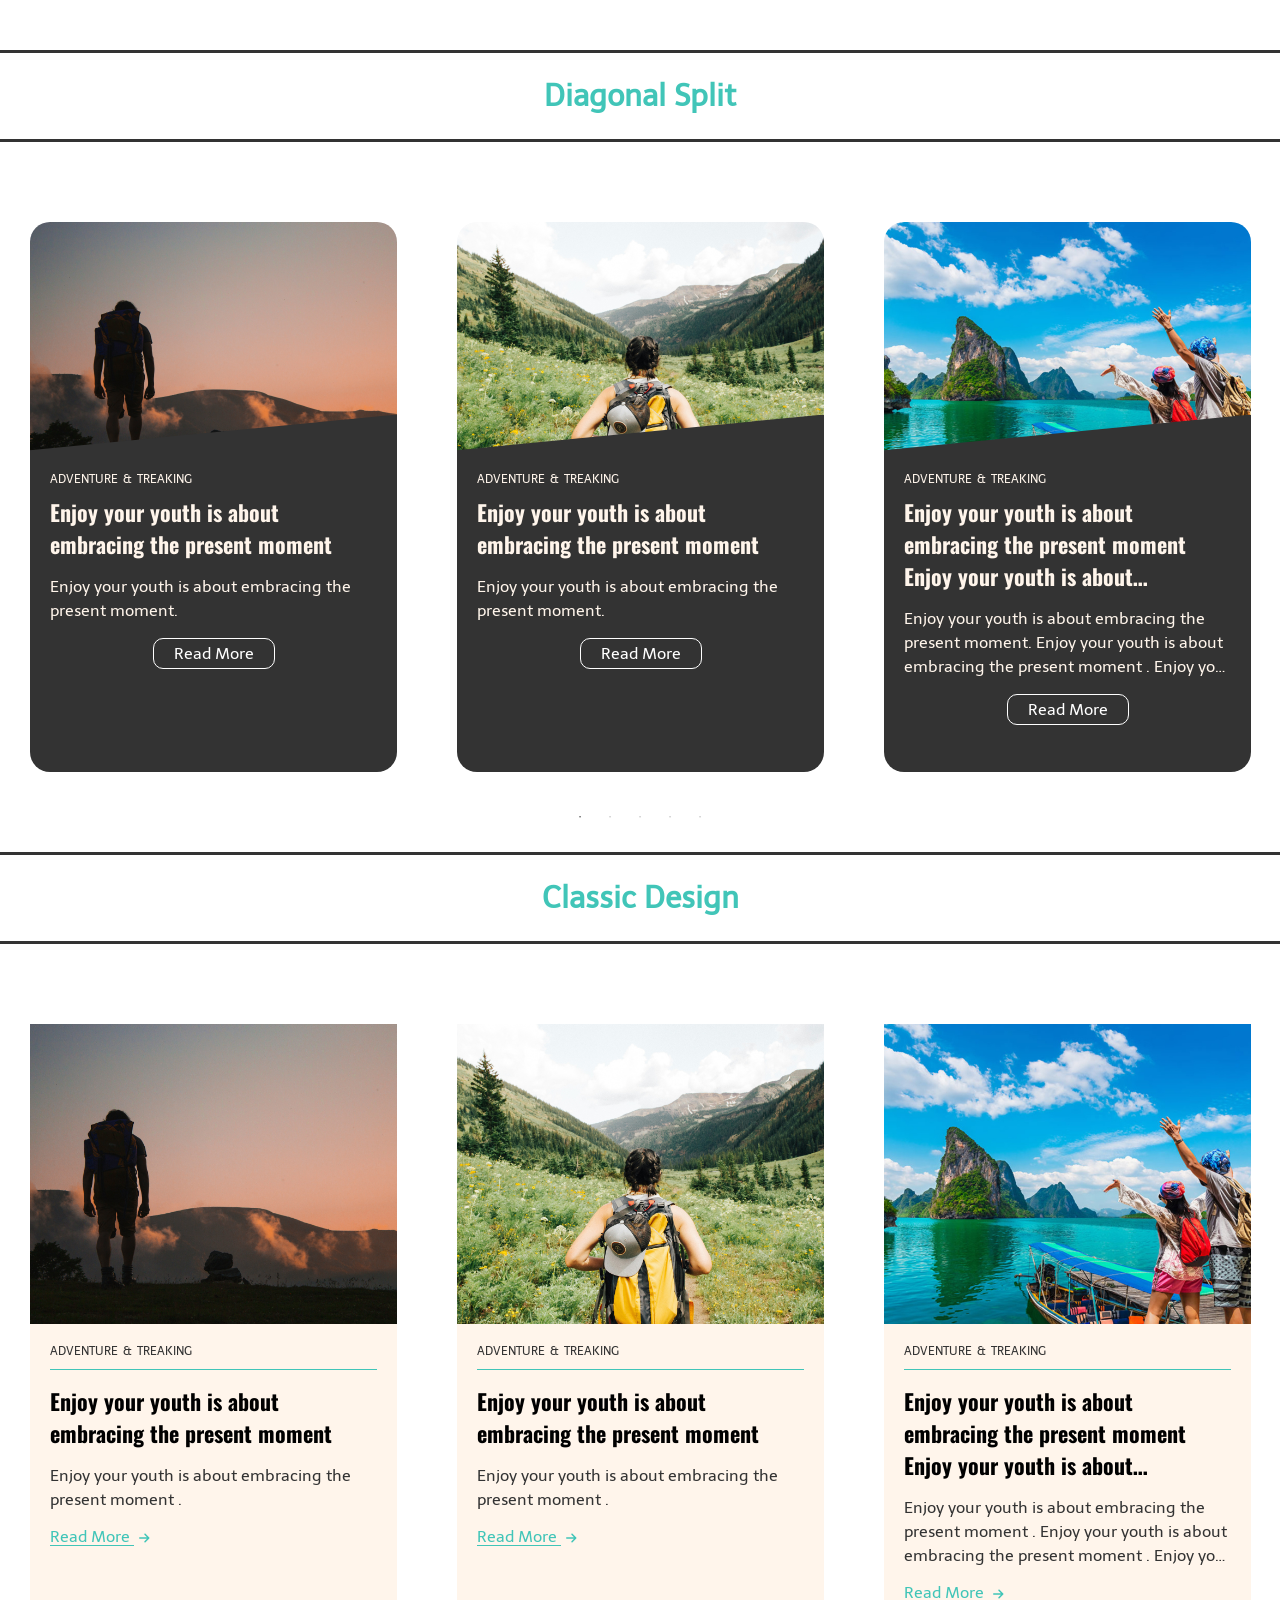
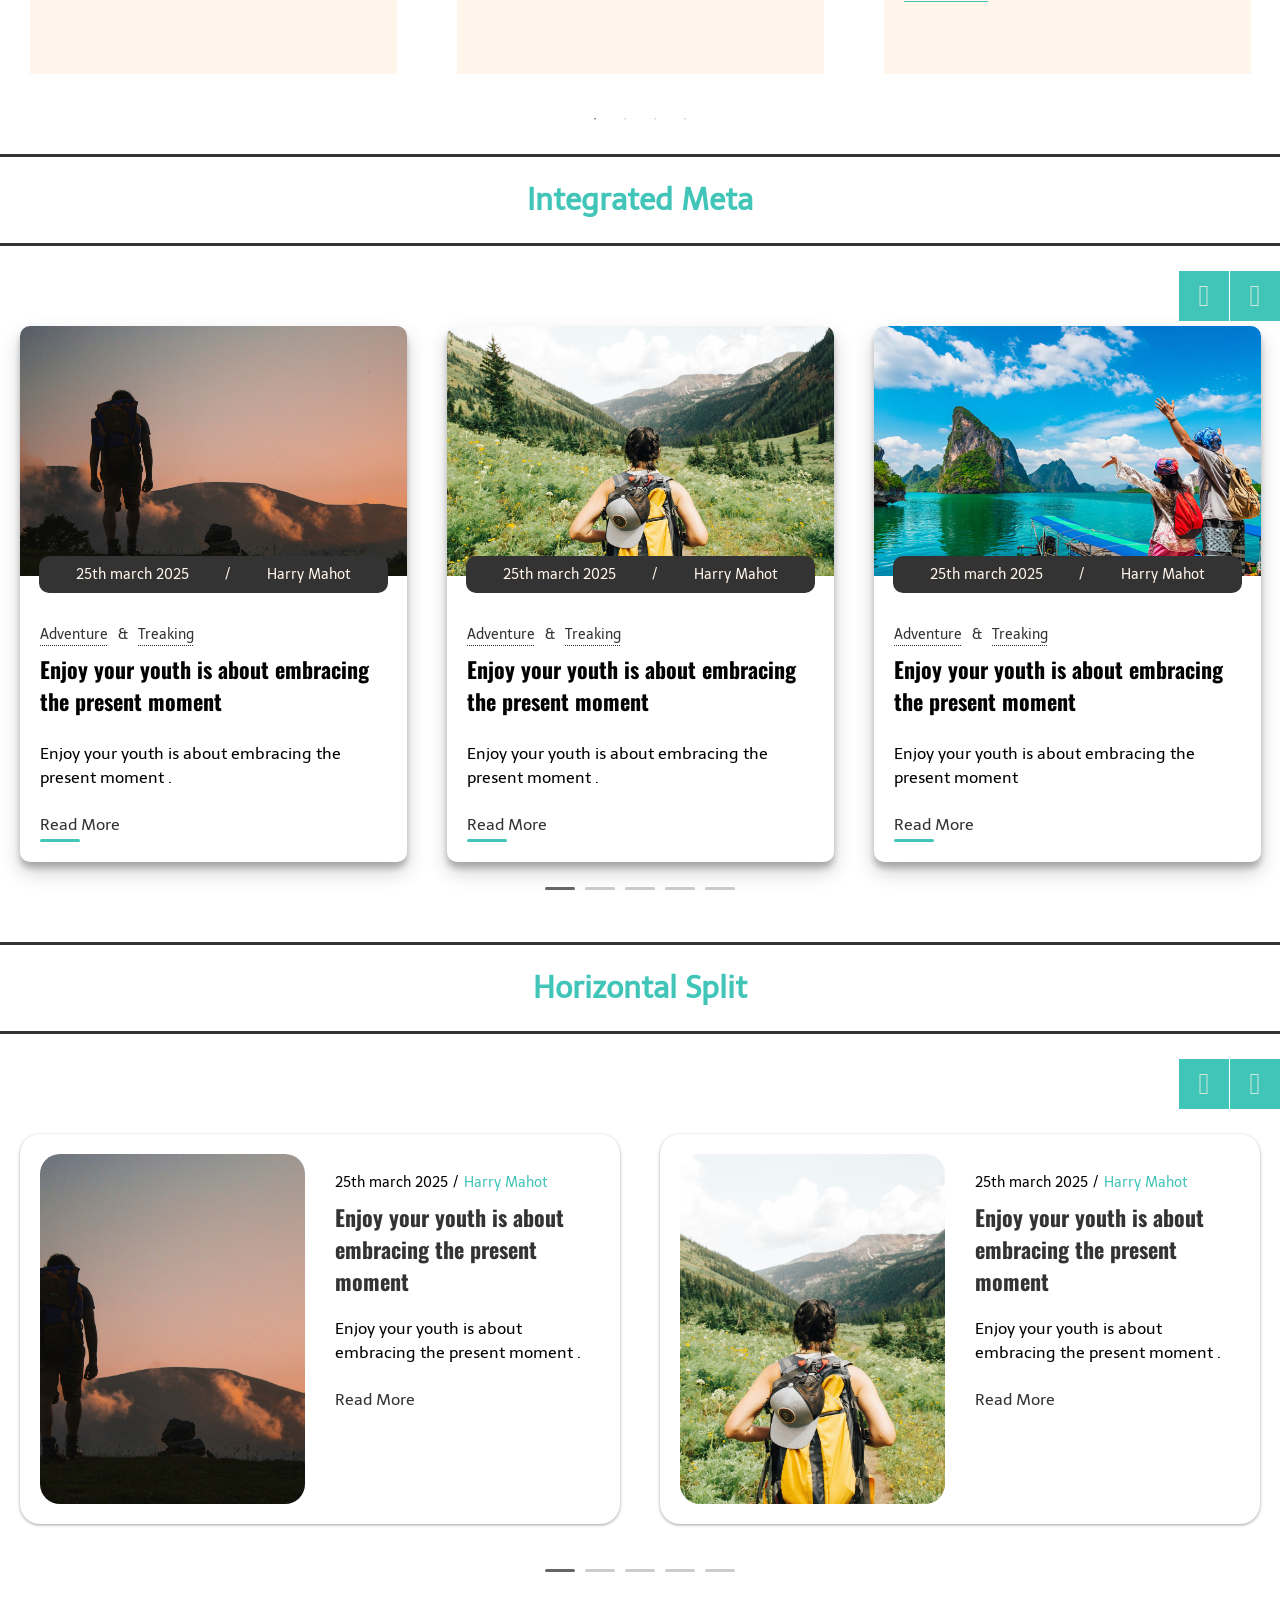
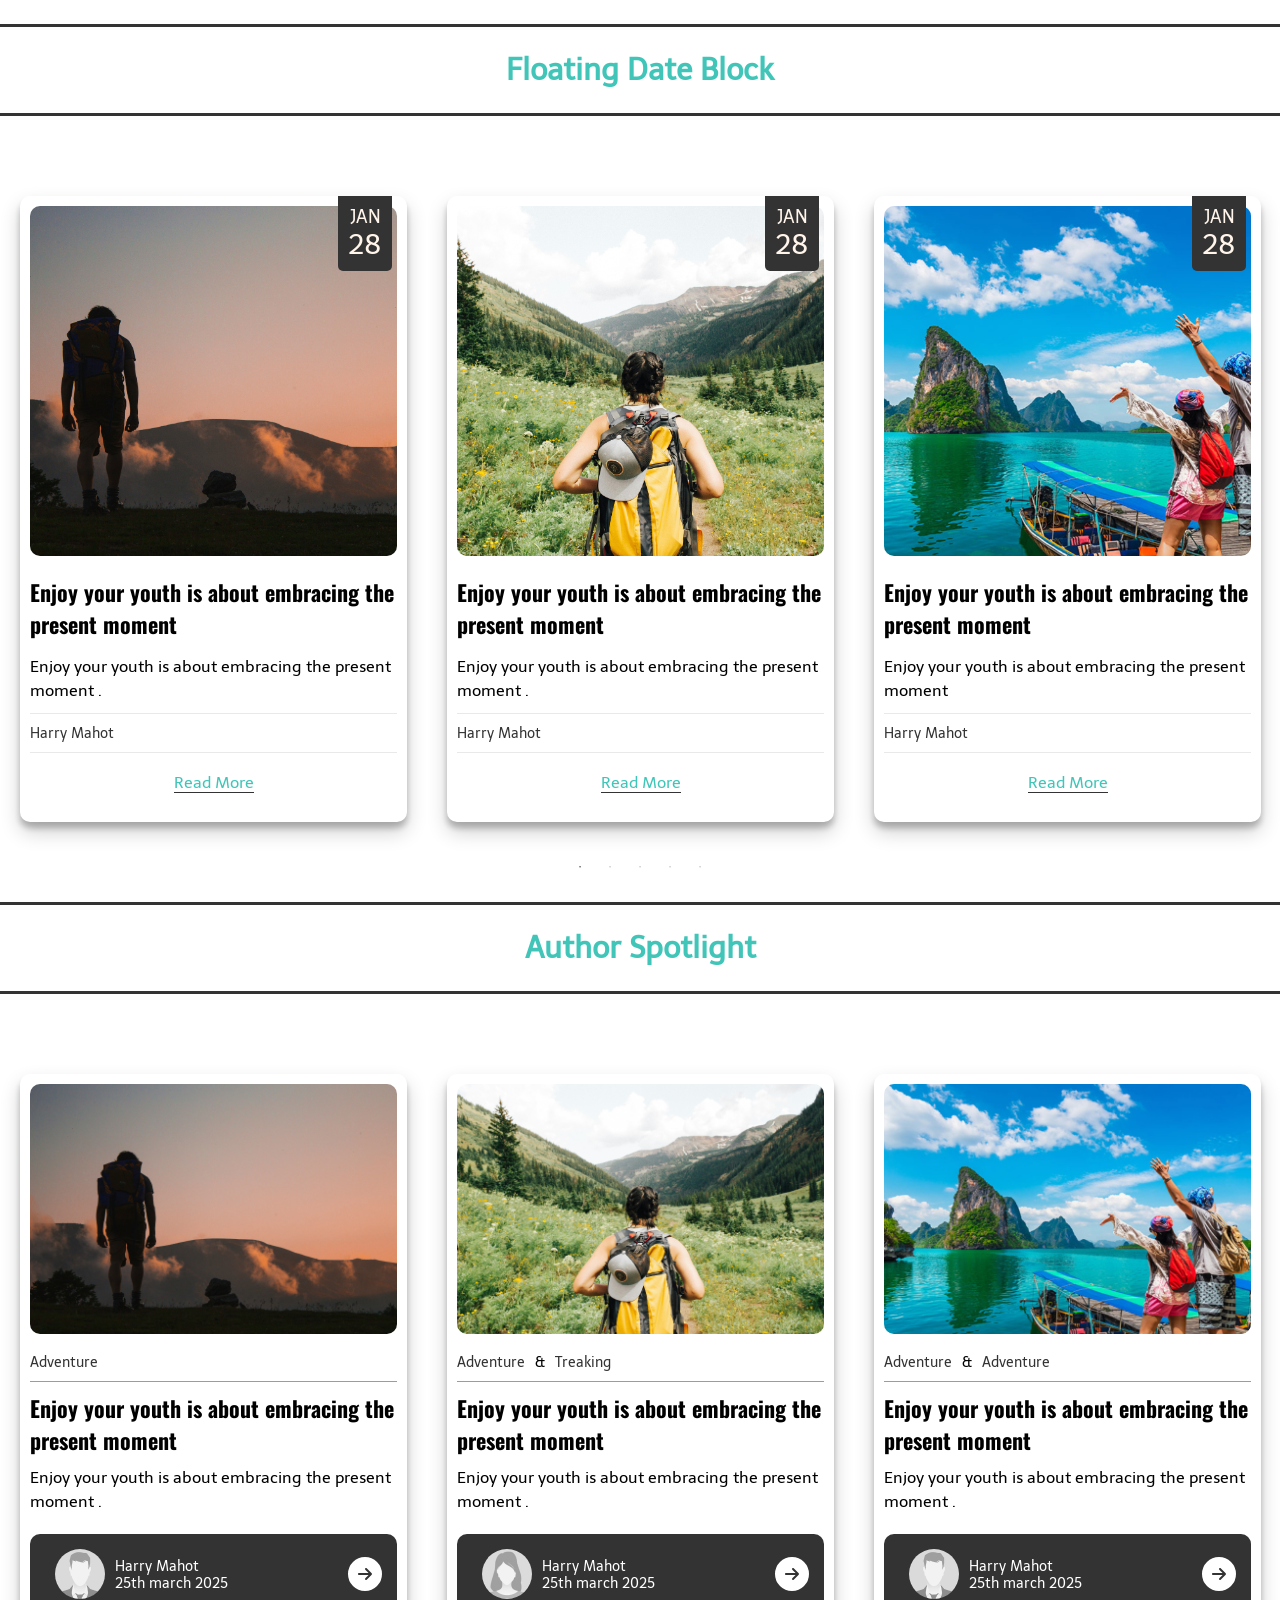
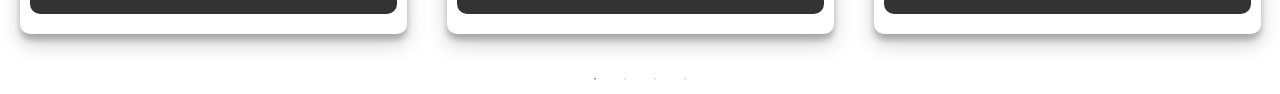
==== commit 76fdccab: "css and html updated" ====
--- a/Webpage/post.html
+++ b/Webpage/post.html
@@ -1140,24 +1140,31 @@
                     </div>
                 </div>
             </div>
-            <div class="ac-post-item">
-                <div class="ac-post-content-wrapper">
-                    <div class="ac-post-img">
-                        <a href="#"><img src="../images/post/1.png" alt=""></a>
-                    </div>
-                    <div class="ac-post-content">
-                        <div class="ac-post-catagory">
-                            <ul>
-                                <li><a href="#"><span>Adventure</span></a></li>
+
+            <div class="ac-post-item">
+                <div class="ac-post-content-wrapper">
+                    <div class="ac-post-img">
+                        <a href="#"><img src="../images/post/2.png" alt=""></a>
+                    </div>
+                    <div class="ac-post-content">
+                        <div class="ac-post-catagory">
+                            <ul>
+                                <li><a href="#"><span>Adventure</span></a></li>
+                                <li><a href="#"><span>Treaking</span></a></li>
                             </ul>
                         </div>
                         <div class="ac-post-author-meta">
-                            <div class="ac-post-meta">
-                                <div class="ac-post-date">
-                                    <span>25th march 2025</span>
+                            <div class="ac-post-author-meta-inner">
+                                <div class="ac-post-author-img">
+                                    <a href="#"><img src="../images/post/female.png" alt=""></a>
                                 </div>
-                                <div class="ac-post-author">
-                                    <a href="#"><span>Harry Mahot</span></a>
+                                <div class="ac-post-meta">
+                                    <div class="ac-post-date">
+                                        <span>25th march 2025</span>
+                                    </div>
+                                    <div class="ac-post-author">
+                                        <a href="#"><span>Harry Mahot</span></a>
+                                    </div>
                                 </div>
                             </div>
                             <div class="ac-post-button">
@@ -1175,24 +1182,31 @@
                     </div>
                 </div>
             </div>
-            <div class="ac-post-item">
-                <div class="ac-post-content-wrapper">
-                    <div class="ac-post-img">
-                        <a href="#"><img src="../images/post/1.png" alt=""></a>
-                    </div>
-                    <div class="ac-post-content">
-                        <div class="ac-post-catagory">
-                            <ul>
+
+            <div class="ac-post-item">
+                <div class="ac-post-content-wrapper">
+                    <div class="ac-post-img">
+                        <a href="#"><img src="../images/post/3.png" alt=""></a>
+                    </div>
+                    <div class="ac-post-content">
+                        <div class="ac-post-catagory">
+                            <ul>
+                                <li><a href="#"><span>Adventure</span></a></li>
                                 <li><a href="#"><span>Adventure</span></a></li>
                             </ul>
                         </div>
                         <div class="ac-post-author-meta">
-                            <div class="ac-post-meta">
-                                <div class="ac-post-date">
-                                    <span>25th march 2025</span>
+                            <div class="ac-post-author-meta-inner">
+                                <div class="ac-post-author-img">
+                                    <a href="#"><img src="../images/post/male.png" alt=""></a>
                                 </div>
-                                <div class="ac-post-author">
-                                    <a href="#"><span>Harry Mahot</span></a>
+                                <div class="ac-post-meta">
+                                    <div class="ac-post-date">
+                                        <span>25th march 2025</span>
+                                    </div>
+                                    <div class="ac-post-author">
+                                        <a href="#"><span>Harry Mahot</span></a>
+                                    </div>
                                 </div>
                             </div>
                             <div class="ac-post-button">
@@ -1210,10 +1224,11 @@
                     </div>
                 </div>
             </div>
-            <div class="ac-post-item">
-                <div class="ac-post-content-wrapper">
-                    <div class="ac-post-img">
-                        <a href="#"><img src="../images/post/1.png" alt=""></a>
+
+            <div class="ac-post-item">
+                <div class="ac-post-content-wrapper">
+                    <div class="ac-post-img">
+                        <a href="#"><img src="../images/post/4.png" alt=""></a>
                     </div>
                     <div class="ac-post-content">
                         <div class="ac-post-catagory">
@@ -1222,12 +1237,17 @@
                             </ul>
                         </div>
                         <div class="ac-post-author-meta">
-                            <div class="ac-post-meta">
-                                <div class="ac-post-date">
-                                    <span>25th march 2025</span>
+                            <div class="ac-post-author-meta-inner">
+                                <div class="ac-post-author-img">
+                                    <a href="#"><img src="../images/post/female.png" alt=""></a>
                                 </div>
-                                <div class="ac-post-author">
-                                    <a href="#"><span>Harry Mahot</span></a>
+                                <div class="ac-post-meta">
+                                    <div class="ac-post-date">
+                                        <span>25th march 2025</span>
+                                    </div>
+                                    <div class="ac-post-author">
+                                        <a href="#"><span>Harry Mahot</span></a>
+                                    </div>
                                 </div>
                             </div>
                             <div class="ac-post-button">
--- a/css/style.css
+++ b/css/style.css
@@ -32,7 +32,7 @@
 }
 
 h4,
-h4 a{
+h4 a {
     font-size: 22px;
 }
 
@@ -549,9 +549,9 @@
 
 .ac-post-horizontal-split .slick-next:before {
     font-family: "Font Awesome 6 Free";
+    font-weight: 900;
+    font-style: normal;
     content: "\f105";
-    font-weight: 900;
-
 }
 
 .ac-post-horizontal-split .slick-prev:before {
@@ -756,9 +756,7 @@
     object-fit: cover;
 }
 
-.ac-post-floating-date-block .ac-post-catagory,
-.ac-post-floating-date-block .ac-meta-separator,
-.ac-post-floating-date-block .ac-post-description {
+.ac-post-floating-date-block .ac-meta-separator {
     display: none;
 }
 
@@ -805,15 +803,37 @@
     order: 1;
 }
 
+.ac-post-floating-date-block .ac-post-description {
+    order: 2;
+    line-height: 24px;
+    margin: 0 0 10px 0;
+}
+
+.ac-post-floating-date-block .ac-post-catagory {
+    order: 3;
+    display: none;
+}
+
+.ac-post-floating-date-block .ac-post-catagory ul {
+    display: flex;
+    gap: 8px;
+    border-top: 1px solid #e9e9e9;
+    padding: 10px 0;
+}
+
+.ac-post-floating-date-block .ac-post-catagory ul a {
+    color: var(--primary);
+}
+
 .ac-post-floating-date-block .ac-post-meta {
-    order: 2;
+    order: 4;
     border-bottom: 1px solid #e9e9e9;
     border-top: 1px solid #e9e9e9;
     padding: 10px 0;
 }
 
 .ac-post-floating-date-block .ac-post-heading a {
-    margin: 0 0 15px 0;
+    margin: 0 0 10px 0;
     display: -webkit-box;
     -webkit-box-orient: vertical;
     -webkit-line-clamp: 3;
@@ -832,7 +852,7 @@
 
 .ac-post-floating-date-block .ac-post-button {
     text-align: center;
-    order: 3;
+    order: 5;
     margin-top: 20px;
 }
 
@@ -887,6 +907,15 @@
     margin-bottom: 10px;
 }
 
+.ac-post-author-spotlight .ac-post-catagory ul a {
+    color: var(--matt-black);
+    transition: all 0.3s ease-in-out;
+}
+
+.ac-post-author-spotlight .ac-post-catagory ul a:hover {
+    color: var(--primary);
+}
+
 .ac-post-author-spotlight .ac-meta-separator {
     display: none;
 }
@@ -898,7 +927,7 @@
     position: relative;
 }
 
-.ac-post-author-spotlight .ac-post-meta{
+.ac-post-author-spotlight .ac-post-meta {
     display: flex;
     flex-direction: column;
 }
@@ -908,6 +937,7 @@
     font-size: 14px;
     order: 2;
 }
+
 .ac-post-author-spotlight .ac-post-meta .ac-post-author a {
     color: var(--white);
     font-size: 14px;
@@ -927,30 +957,64 @@
     font-size: 28px;
 }
 
+.ac-post-author-spotlight .ac-post-heading {
+    margin-bottom: 10px;
+}
+
 .ac-post-author-spotlight .ac-post-heading a {
-    margin: 0 0 15px 0;
-    display: -webkit-box;
-    -webkit-box-orient: vertical;
-    -webkit-line-clamp: 3;
-    overflow: hidden;
-    color: var(--black);
-    transition: all 0.3s ease-in-out;
-    padding-bottom: 5px;
+    position: relative;
+    display: inline;
+    background-image: -webkit-gradient(linear, left top, right top, from(var(--matt-black)), to(var(--matt-black)));
+    background-image: -webkit-linear-gradient(left, var(--matt-black) 0%, var(--matt-black) 100%);
+    background-image: -o-linear-gradient(left, var(--matt-black) 0%, var(--matt-black) 100%);
+    background-image: linear-gradient(to right, var(--matt-black) 0%, var(--matt-black) 100%);
+    background-size: 0px 2px;
+    background-position: 0px 95%;
+    -webkit-transition: background-size 0.25s cubic-bezier(0.785, 0.135, 0.15, 0.86) 0s;
+    -o-transition: background-size 0.25s cubic-bezier(0.785, 0.135, 0.15, 0.86) 0s;
+    transition: background-size 0.25s cubic-bezier(0.785, 0.135, 0.15, 0.86) 0s;
+    padding-bottom: 2px;
+    background-repeat: no-repeat;
+    color: inherit;
+    margin-bottom: 20px;
 }
 
 .ac-post-author-spotlight .ac-post-heading a:hover {
-    text-decoration-line: underline;
-    text-decoration-style: dashed;
-    text-decoration-thickness: 1px;
-    text-underline-offset: 6px;
-}
-
-.ac-post-author-spotlight .ac-post-description{
+    background-size: 100% 2px;
+}
+
+.ac-post-author-spotlight .ac-post-description {
     line-height: 24px;
 }
 
 .ac-post-author-spotlight .ac-post-button a {
+    color: var(--matt-black);
+    position: relative;
+    z-index: 1;
+    transition: all 0.3s ease-in-out;
+}
+
+.ac-post-author-spotlight .ac-post-button a::after {
+    content: "";
+    position: absolute;
+    top: 50%;
+    left: 50%;
+    transform: translate(-50%, -50%);
+    height: 30px;
+    width: 30px;
+    background-color: var(--white);
+    z-index: -1;
+    border: 2px solid var(--white);
+    border-radius: 50%;
+    transition: all 0.3s ease-in-out;
+}
+
+.ac-post-author-spotlight .ac-post-button a:hover {
     color: var(--white);
+}
+
+.ac-post-author-spotlight .ac-post-button a:hover::after {
+    background-color: var(--matt-black);
 }
 
 
@@ -969,18 +1033,18 @@
     border-radius: 10px;
 }
 
-.ac-post-author-spotlight .ac-post-author-meta-inner{
+.ac-post-author-spotlight .ac-post-author-meta-inner {
     display: flex;
     align-items: center;
     gap: 10px;
 }
 
-.ac-post-author-spotlight .ac-post-author-img{
+.ac-post-author-spotlight .ac-post-author-img {
     border-radius: 50%;
     overflow: hidden;
 }
 
-.ac-post-author-spotlight .ac-post-author-img img{
+.ac-post-author-spotlight .ac-post-author-img img {
     height: 100%;
     width: 100%;
     object-fit: cover;
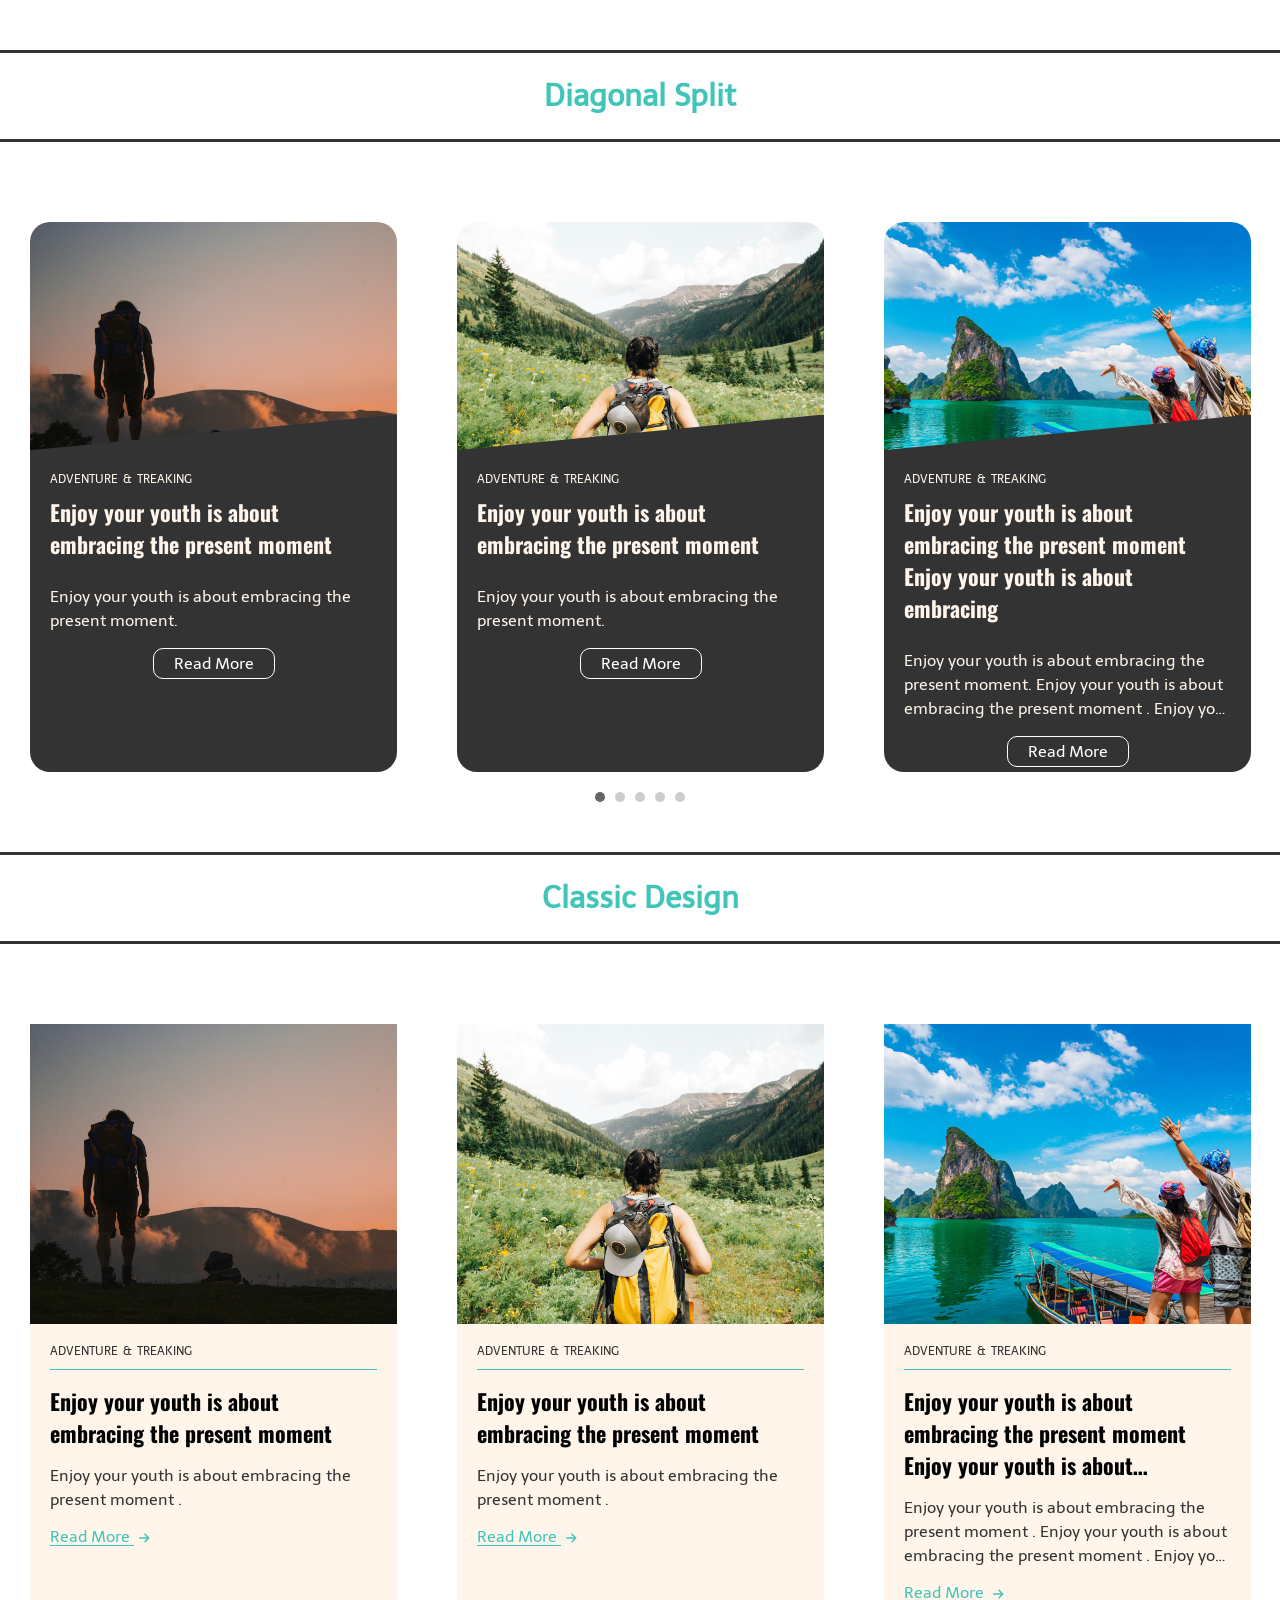
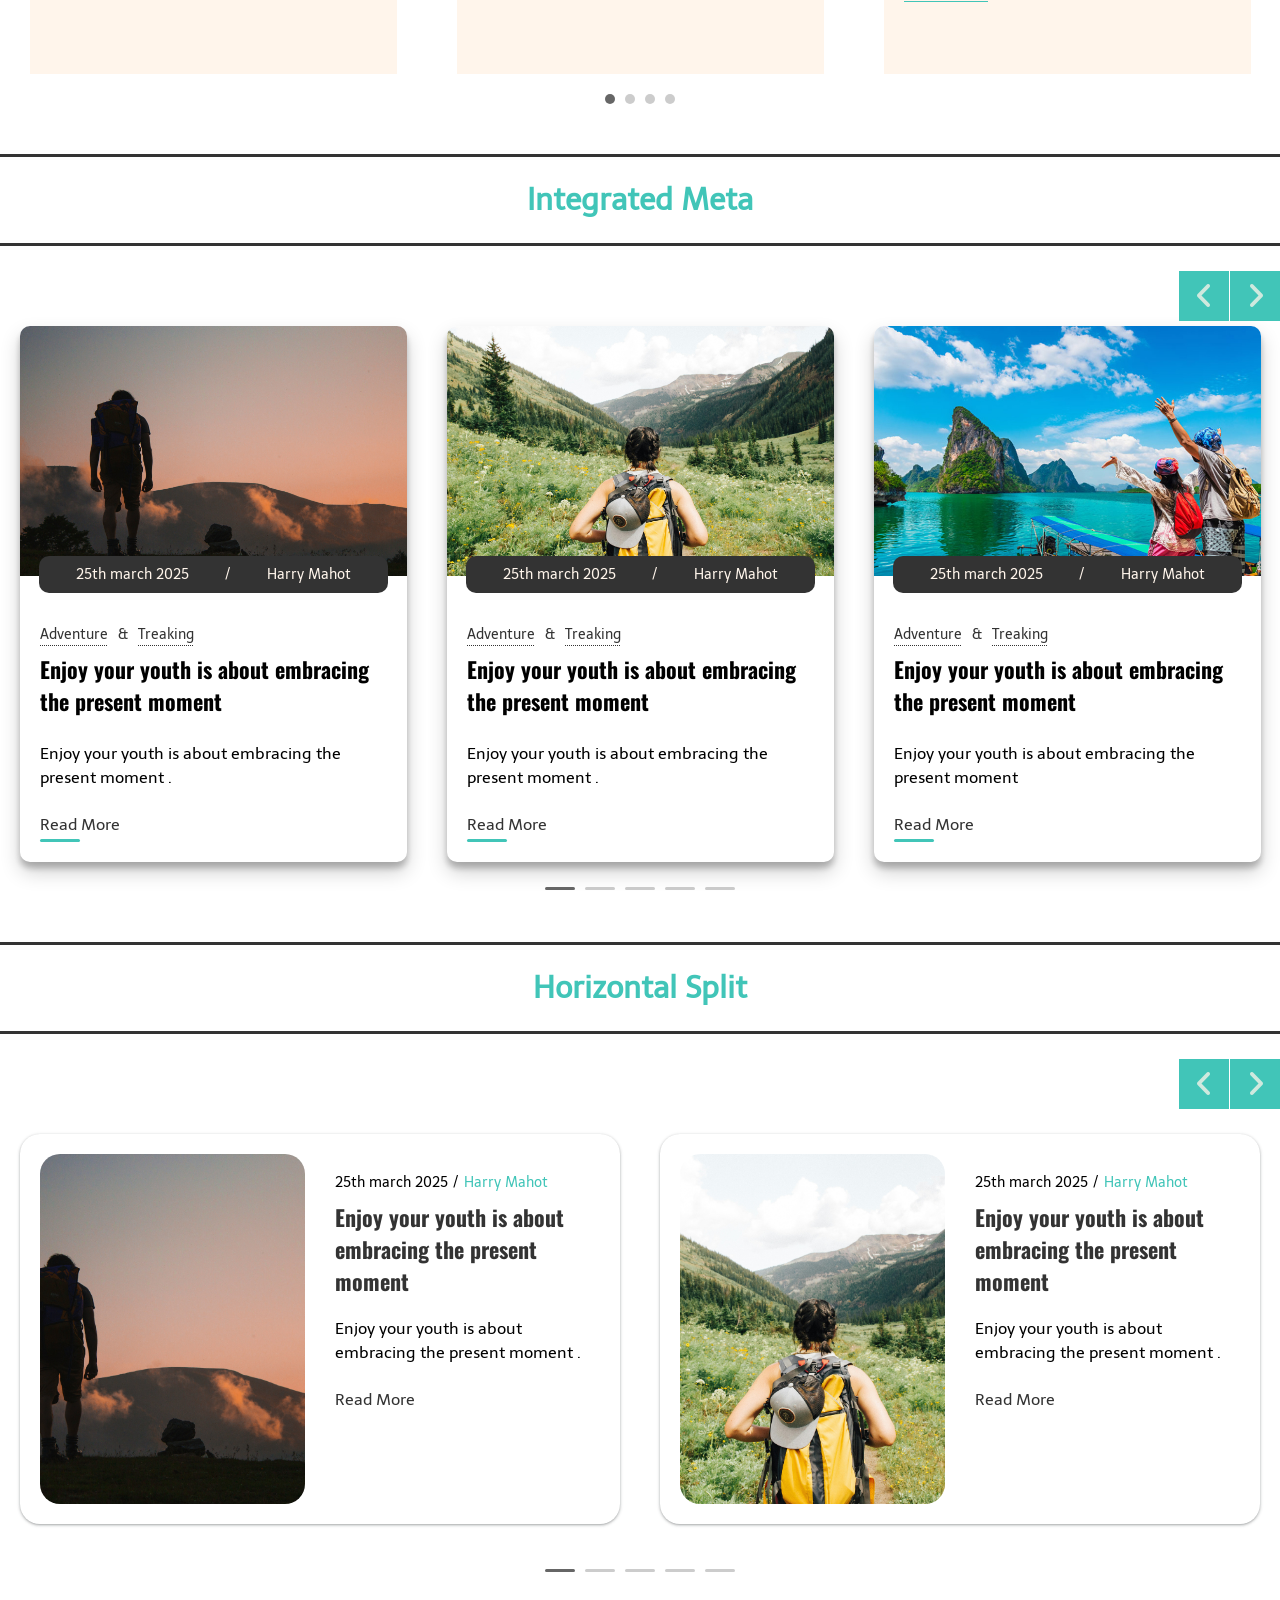
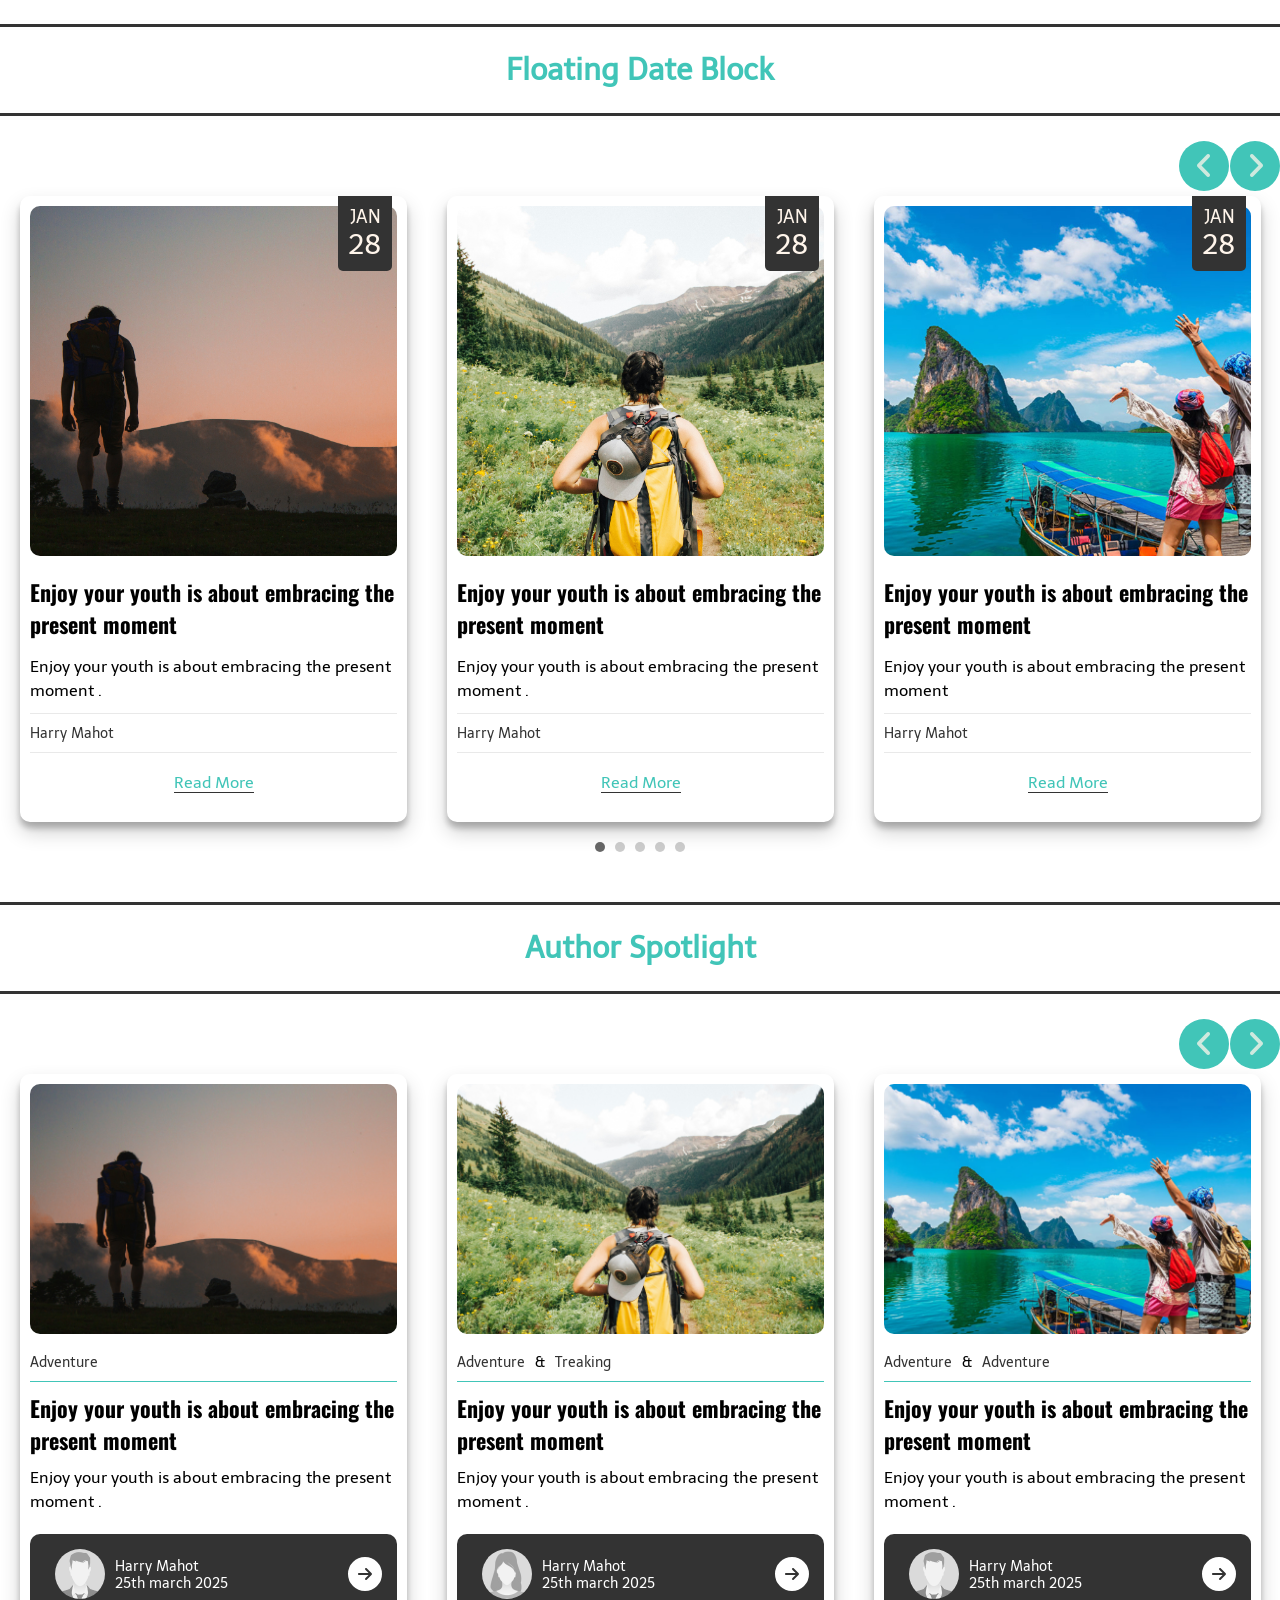
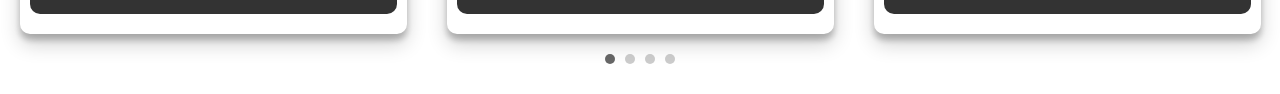
==== commit f1e9dc7e: "css and html updated" ====
--- a/Webpage/post.html
+++ b/Webpage/post.html
@@ -4,11 +4,12 @@
 <head>
     <meta charset="UTF-8">
     <meta name="viewport" content="width=device-width, initial-scale=1.0">
-    <title>Post Document</title>
+    <title>Altimate Post Carousel</title>
     <link rel="preconnect" href="https://fonts.googleapis.com">
     <link rel="preconnect" href="https://fonts.gstatic.com" crossorigin>
     <link href="https://fonts.googleapis.com/css2?family=Oswald:wght@200..700&family=Telex&display=swap"
         rel="stylesheet">
+    <link rel="stylesheet" href="https://cdnjs.cloudflare.com/ajax/libs/font-awesome/6.5.1/css/all.min.css">
     <link rel="stylesheet" href="../css/slick/slick-theme.css" />
     <link rel="stylesheet" href="../css/slick/slick.css" />
     <link rel="stylesheet" href="../css/all.min.css">
--- a/css/style.css
+++ b/css/style.css
@@ -81,6 +81,93 @@
 
 /* ac-post-skin1 css starts here */
 
+/* arrows and dotrs css starts */
+
+.ac-post-diagonal-split .slick-prev:before,
+.ac-post-diagonal-split .slick-next:before {
+    font-size: 30px;
+}
+
+.ac-post-diagonal-split .slick-next {
+    top: 50%;
+    right: -50px;
+    z-index: 1;
+}
+
+.ac-post-diagonal-split .slick-prev {
+    top: 50%;
+    left: -50px;
+    right: 0;
+    z-index: 1;
+    margin-right: 51px;
+}
+
+.ac-post-diagonal-split .slick-arrow {
+    background-color: var(--primary);
+    padding: 25px;
+    /* border: 1px solid var(--matt-black); */
+    border-radius: none;
+    display: flex;
+    align-items: center;
+    justify-content: center;
+    border-radius: 50%;
+}
+
+.ac-post-diagonal-split .slick-arrow:hover {
+    background-color: var(--matt-black);
+    /* border: 1px solid var(--primary); */
+    box-shadow: rgba(0, 0, 0, 0.18) 0px 2px 4px;
+}
+
+.ac-post-diagonal-split .slick-next:before {
+    font-family: "Font Awesome 6 Free";
+    font-weight: 900;
+    font-style: normal;
+    content: "\f105";
+}
+
+.ac-post-diagonal-split .slick-prev:before {
+    font-family: "Font Awesome 6 Free";
+    content: "\f104";
+    font-weight: 900;
+}
+
+.ac-post-diagonal-split .slick-prev:before,
+.ac-post-diagonal-split .slick-next:before {
+    color: var(--off-white);
+}
+
+.ac-post-diagonal-split .slick-dots {
+    bottom: 0;
+    /* margin-bottom: 45px; */
+    display: flex;
+    align-items: center;
+    justify-content: center;
+    z-index: 11;
+}
+
+.ac-post-diagonal-split .slick-dots li {
+    padding: 0;
+    height: 10px;
+    width: 10px;
+}
+
+.ac-post-diagonal-split .slick-dots li button {
+    padding: 0;
+    height: 10px;
+    width: 10px;
+}
+
+.ac-post-diagonal-split .slick-dots li button::before {
+    content: '';
+    height: 10px;
+    width: 10px;
+    background-color: var(--matt-black);
+    border-radius: 50%;
+}
+
+/* arrows and dotrs css ends */
+
 .ac-post-diagonal-split .ac-post-content-wrapper {
     position: relative;
     overflow: hidden;
@@ -134,13 +221,38 @@
     color: var(--off-white);
 }
 
+.ac-post-diagonal-split .ac-post-heading {
+    margin: 0 0 25px 0;
+}
+
 .ac-post-diagonal-split .ac-post-heading a {
-    margin: 0 0 15px 0;
     display: -webkit-box;
     -webkit-box-orient: vertical;
     -webkit-line-clamp: 3;
-    overflow: hidden;
+    /* overflow: hidden;/ */
     color: var(--off-white);
+}
+
+.ac-post-diagonal-split .ac-post-heading a {
+    position: relative;
+    display: inline;
+    background-image: -webkit-gradient(linear, left top, right top, from(var(--off-white)), to(var(--off-white)));
+    background-image: -webkit-linear-gradient(left, var(--off-white) 0%, var(--off-white) 100%);
+    background-image: -o-linear-gradient(left, var(--off-white) 0%, var(--off-white) 100%);
+    background-image: linear-gradient(to right, var(--off-white) 0%, var(--off-white) 100%);
+    background-size: 0px 2px;
+    background-position: 0px 95%;
+    -webkit-transition: background-size 0.25s cubic-bezier(0.785, 0.135, 0.15, 0.86) 0s;
+    -o-transition: background-size 0.25s cubic-bezier(0.785, 0.135, 0.15, 0.86) 0s;
+    transition: background-size 0.25s cubic-bezier(0.785, 0.135, 0.15, 0.86) 0s;
+    padding-bottom: 2px;
+    background-repeat: no-repeat;
+    color: inherit;
+    margin-bottom: 20px;
+}
+
+.ac-post-diagonal-split .ac-post-heading a:hover {
+    background-size: 100% 2px;
 }
 
 .ac-post-diagonal-split .ac-post-meta {
@@ -167,6 +279,13 @@
     color: var(--white);
     padding: 5px 20px;
     border-radius: 10px;
+    transition: all 0.3s ease-in-out;
+}
+
+.ac-post-diagonal-split .ac-post-button .ac-read:hover {
+    border: 1px solid var(--primary);
+    color: var(--matt-black);
+    background-color: var(--off-white);
 }
 
 .ac-post-diagonal-split .ac-post-button .ac-read svg {
@@ -178,6 +297,93 @@
 
 
 /* ac-post-skin2 css starts here */
+
+/* arrows and dotrs css starts */
+
+.ac-post-classic .slick-prev:before,
+.ac-post-classic .slick-next:before {
+    font-size: 30px;
+}
+
+.ac-post-classic .slick-next {
+    top: 50%;
+    right: -50px;
+    z-index: 1;
+}
+
+.ac-post-classic .slick-prev {
+    top: 50%;
+    left: -50px;
+    right: 0;
+    z-index: 1;
+    margin-right: 51px;
+}
+
+.ac-post-classic .slick-arrow {
+    background-color: var(--primary);
+    padding: 25px;
+    /* border: 1px solid var(--matt-black); */
+    border-radius: none;
+    display: flex;
+    align-items: center;
+    justify-content: center;
+    border-radius: 50%;
+}
+
+.ac-post-classic .slick-arrow:hover {
+    background-color: var(--matt-black);
+    /* border: 1px solid var(--primary); */
+    box-shadow: rgba(0, 0, 0, 0.18) 0px 2px 4px;
+}
+
+.ac-post-classic .slick-next:before {
+    font-family: "Font Awesome 6 Free";
+    font-weight: 900;
+    font-style: normal;
+    content: "\f105";
+}
+
+.ac-post-classic .slick-prev:before {
+    font-family: "Font Awesome 6 Free";
+    content: "\f104";
+    font-weight: 900;
+}
+
+.ac-post-classic .slick-prev:before,
+.ac-post-classic .slick-next:before {
+    color: var(--off-white);
+}
+
+.ac-post-classic .slick-dots {
+    bottom: 0;
+    /* margin-bottom: 45px; */
+    display: flex;
+    align-items: center;
+    justify-content: center;
+    z-index: 11;
+}
+
+.ac-post-classic .slick-dots li {
+    padding: 0;
+    height: 10px;
+    width: 10px;
+}
+
+.ac-post-classic .slick-dots li button {
+    padding: 0;
+    height: 10px;
+    width: 10px;
+}
+
+.ac-post-classic .slick-dots li button::before {
+    content: '';
+    height: 10px;
+    width: 10px;
+    background-color: var(--matt-black);
+    border-radius: 50%;
+}
+
+/* arrows and dotrs css ends */
 
 .ac-post-classic .ac-post-content-wrapper {
     position: relative;
@@ -734,6 +940,91 @@
 
 /* ac post horizontal-split css ends*/
 
+/* arrows and dotrs css starts */
+
+.ac-post-floating-date-block .slick-prev:before,
+.ac-post-floating-date-block .slick-next:before {
+    font-size: 30px;
+}
+
+.ac-post-floating-date-block .slick-next {
+    top: 0;
+    right: 0;
+    z-index: 1;
+}
+
+.ac-post-floating-date-block .slick-prev {
+    top: 0;
+    left: auto;
+    right: 0;
+    z-index: 1;
+    margin-right: 51px;
+}
+
+.ac-post-floating-date-block .slick-arrow {
+    background-color: var(--primary);
+    padding: 25px;
+    display: flex;
+    align-items: center;
+    justify-content: center;
+    border-radius: 50%;
+}
+
+.ac-post-floating-date-block .slick-arrow:hover {
+    background-color: var(--matt-black);
+    /* border: 1px solid var(--primary); */
+    box-shadow: rgba(0, 0, 0, 0.18) 0px 2px 4px;
+}
+
+.ac-post-floating-date-block .slick-next:before {
+    font-family: "Font Awesome 6 Free";
+    font-weight: 900;
+    font-style: normal;
+    content: "\f105";
+}
+
+.ac-post-floating-date-block .slick-prev:before {
+    font-family: "Font Awesome 6 Free";
+    content: "\f104";
+    font-weight: 900;
+}
+
+.ac-post-floating-date-block .slick-prev:before,
+.ac-post-floating-date-block .slick-next:before {
+    color: var(--off-white);
+}
+
+.ac-post-floating-date-block .slick-dots {
+    bottom: 0;
+    /* margin-bottom: 45px; */
+    display: flex;
+    align-items: center;
+    justify-content: center;
+    z-index: 11;
+}
+
+.ac-post-floating-date-block .slick-dots li {
+    padding: 0;
+    height: 10px;
+    width: 10px;
+}
+
+.ac-post-floating-date-block .slick-dots li button {
+    padding: 0;
+    height: 10px;
+    width: 10px;
+}
+
+.ac-post-floating-date-block .slick-dots li button::before {
+    content: '';
+    height: 10px;
+    width: 10px;
+    background-color: var(--matt-black);
+    border-radius: 50%;
+}
+
+/* arrows and dotrs css ends */
+
 .ac-post-floating-date-block .ac-post-content-wrapper {
     margin: 30px 20px;
     box-shadow: rgba(0, 0, 0, 0.19) 0px 10px 20px, rgba(0, 0, 0, 0.23) 0px 6px 6px;
@@ -875,6 +1166,91 @@
 /* ac post horizontal-split css ends*/
 
 /* ac post horizontal-split css ends*/
+
+/* arrows and dotrs css starts */
+
+.ac-post-author-spotlight .slick-prev:before,
+.ac-post-author-spotlight .slick-next:before {
+    font-size: 30px;
+}
+
+.ac-post-author-spotlight .slick-next {
+    top: 0;
+    right: 0;
+    z-index: 1;
+}
+
+.ac-post-author-spotlight .slick-prev {
+    top: 0;
+    left: auto;
+    right: 0;
+    z-index: 1;
+    margin-right: 51px;
+}
+
+.ac-post-author-spotlight .slick-arrow {
+    background-color: var(--primary);
+    padding: 25px;
+    display: flex;
+    align-items: center;
+    justify-content: center;
+    border-radius: 50%;
+}
+
+.ac-post-author-spotlight .slick-arrow:hover {
+    background-color: var(--matt-black);
+    /* border: 1px solid var(--primary); */
+    box-shadow: rgba(0, 0, 0, 0.18) 0px 2px 4px;
+}
+
+.ac-post-author-spotlight .slick-next:before {
+    font-family: "Font Awesome 6 Free";
+    font-weight: 900;
+    font-style: normal;
+    content: "\f105";
+}
+
+.ac-post-author-spotlight .slick-prev:before {
+    font-family: "Font Awesome 6 Free";
+    content: "\f104";
+    font-weight: 900;
+}
+
+.ac-post-author-spotlight .slick-prev:before,
+.ac-post-author-spotlight .slick-next:before {
+    color: var(--off-white);
+}
+
+.ac-post-author-spotlight .slick-dots {
+    bottom: 0;
+    /* margin-bottom: 45px; */
+    display: flex;
+    align-items: center;
+    justify-content: center;
+    z-index: 11;
+}
+
+.ac-post-author-spotlight .slick-dots li {
+    padding: 0;
+    height: 10px;
+    width: 10px;
+}
+
+.ac-post-author-spotlight .slick-dots li button {
+    padding: 0;
+    height: 10px;
+    width: 10px;
+}
+
+.ac-post-author-spotlight .slick-dots li button::before {
+    content: '';
+    height: 10px;
+    width: 10px;
+    background-color: var(--matt-black);
+    border-radius: 50%;
+}
+
+/* arrows and dotrs css ends */
 
 .ac-post-author-spotlight .ac-post-content-wrapper {
     margin: 30px 20px;
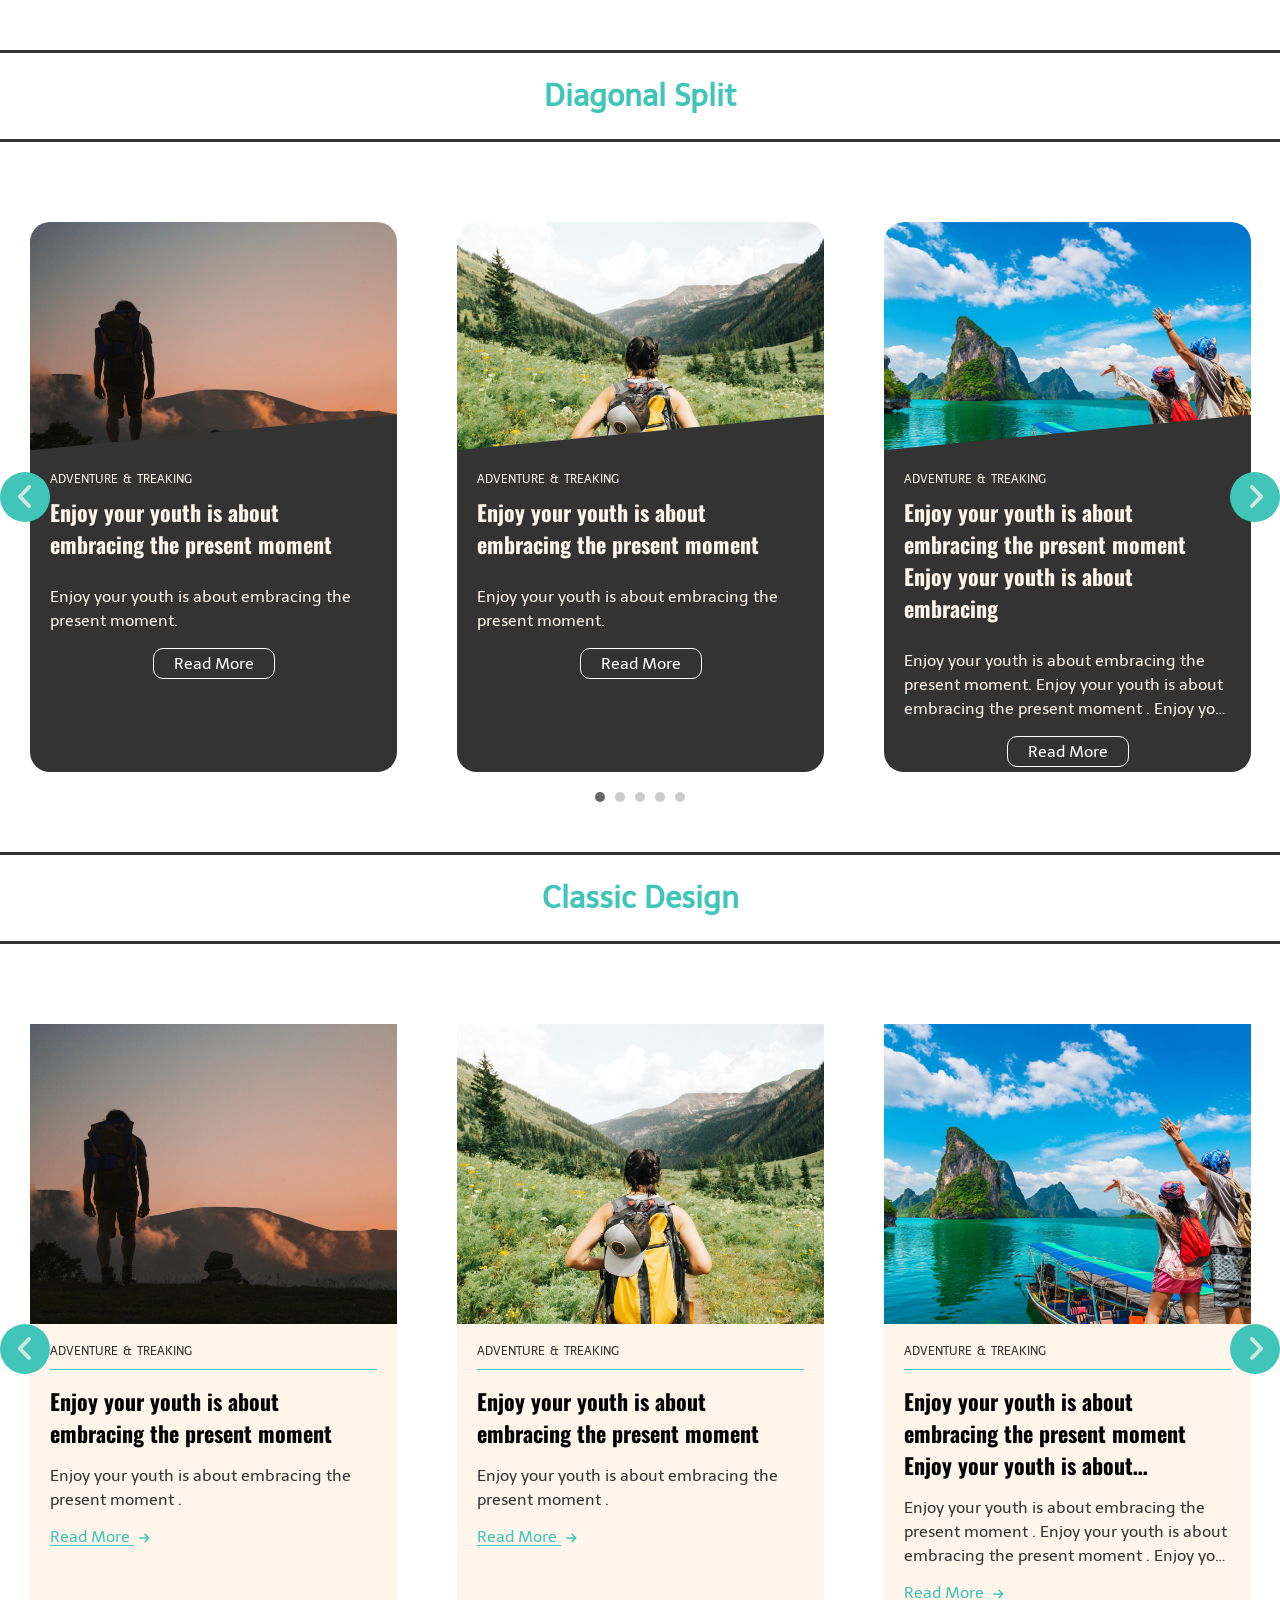
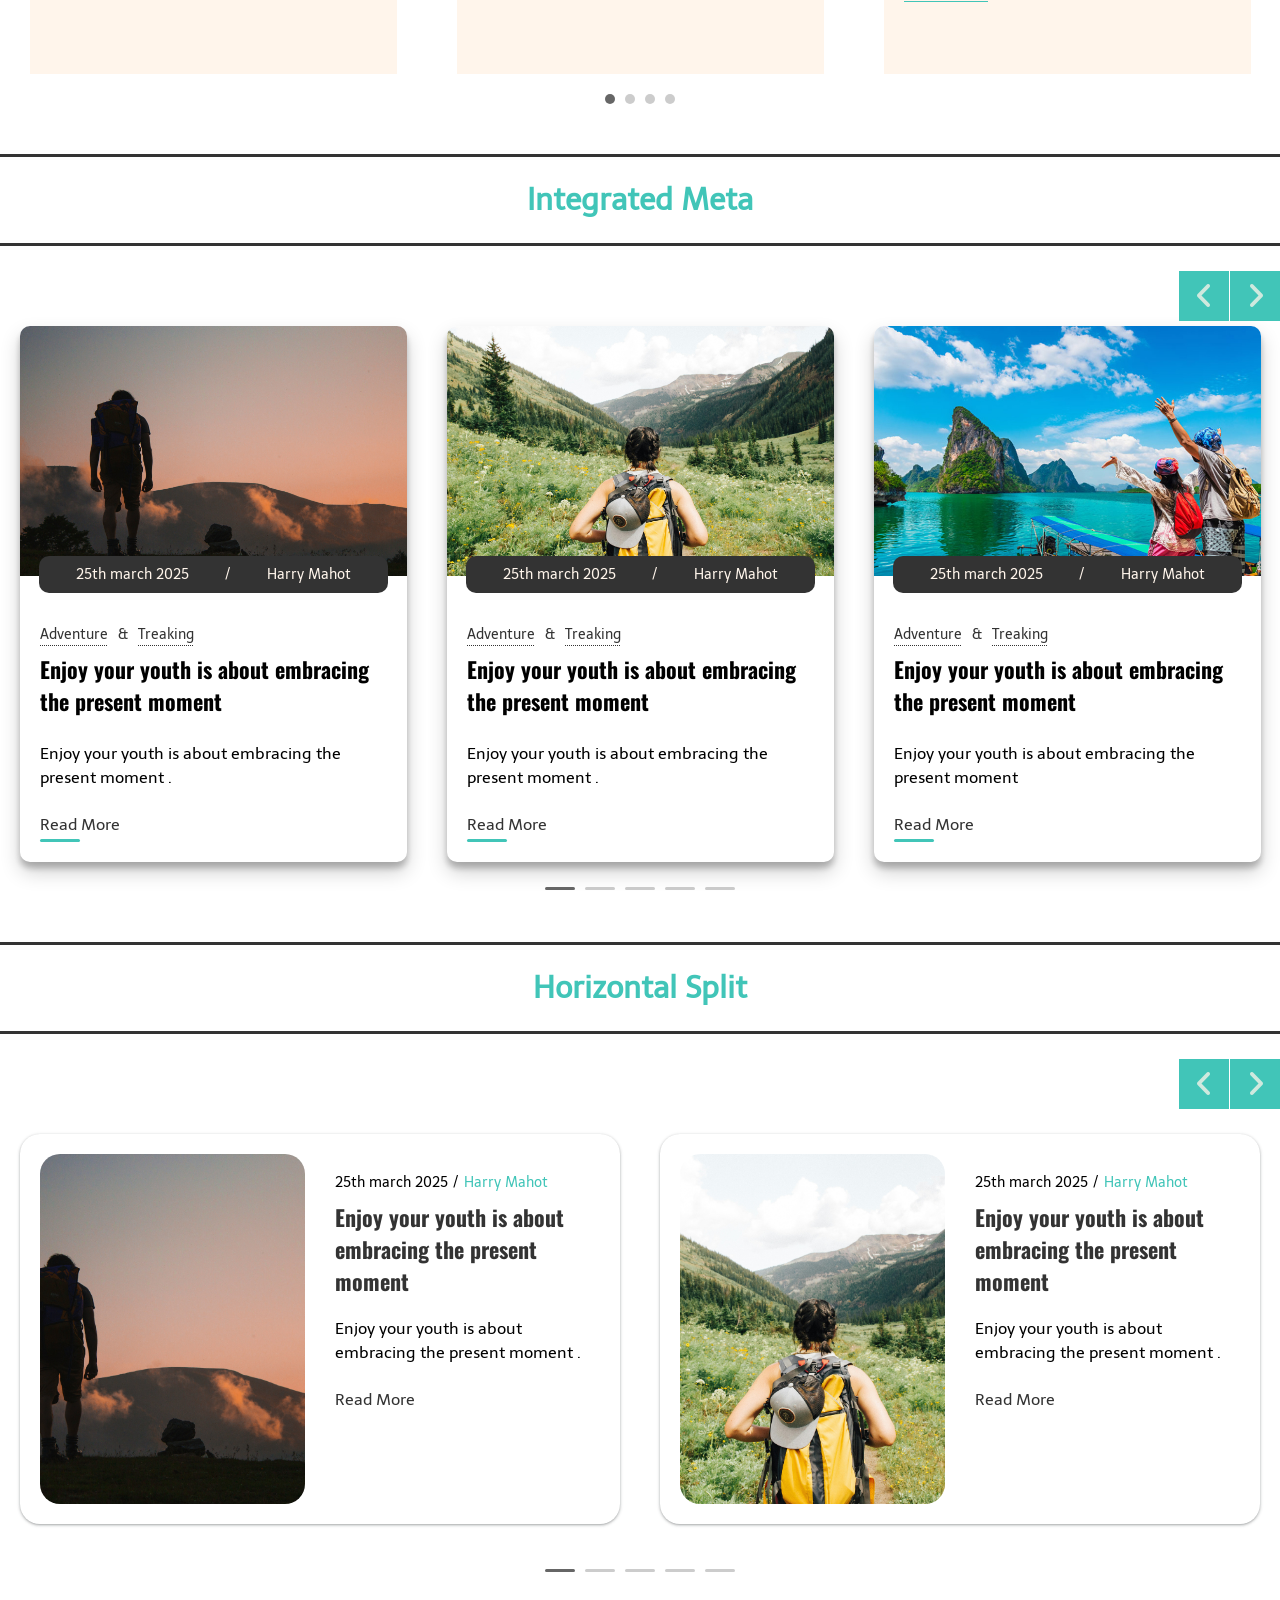
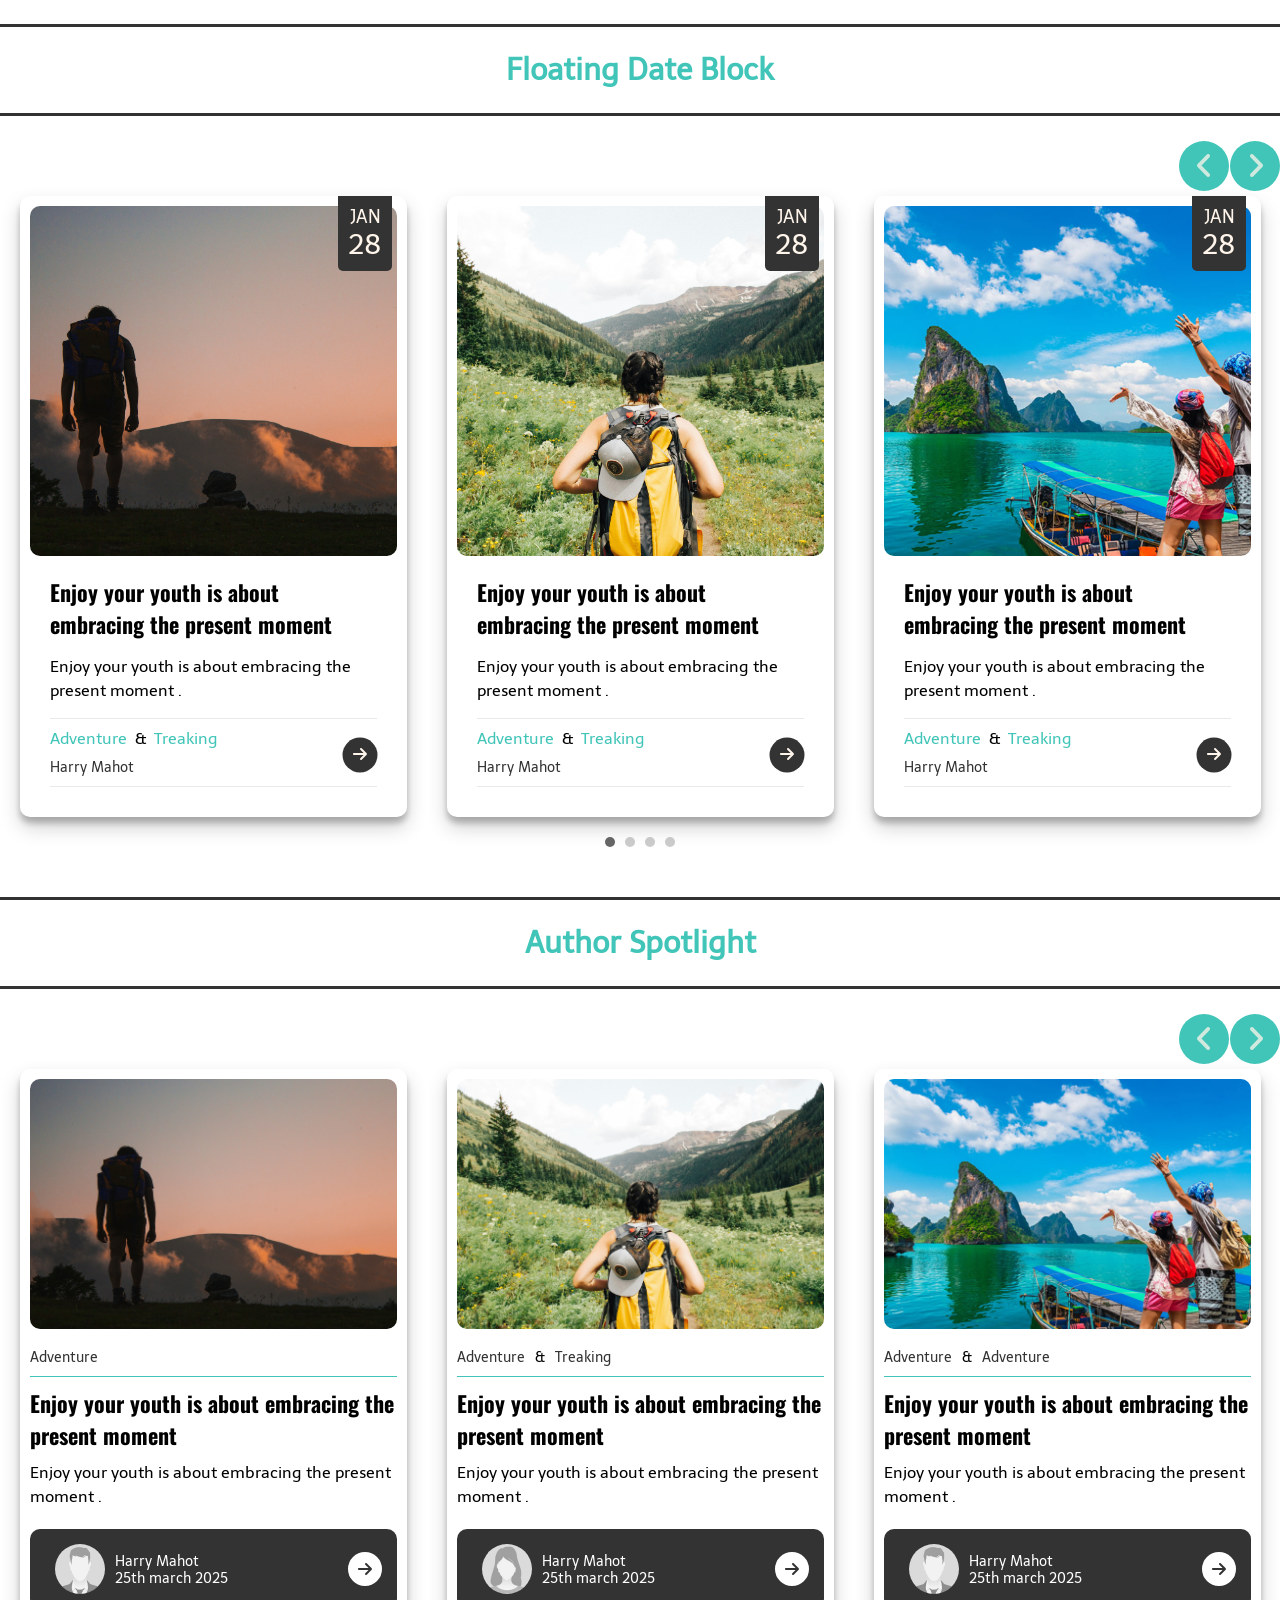
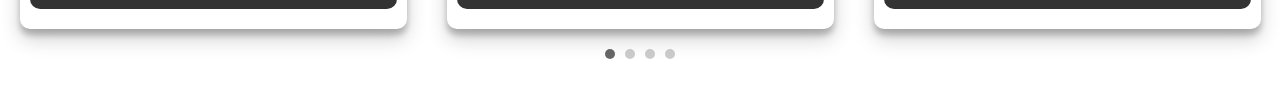
==== commit c22c01d6: "slider updated according to the feed back" ====
--- a/Webpage/post.html
+++ b/Webpage/post.html
@@ -249,6 +249,7 @@
                                 "arrows": true, 
                                 "dots": true, 
                                 "fade": false,
+                                "adaptiveHeight": false,
                                 "responsive": [
                                     {
                                         "breakpoint": 1200,
@@ -847,37 +848,37 @@
 
     <div class="ac-post-wrapper ac-post-floating-date-block">
         <div class="ac-post" data-slick='{
-                                                "slidesToShow": 3, 
-                                                "slidesToScroll": 1, 
-                                                "autoplay": false,
-                                                "autoplaySpeed": 6000, 
-                                                "arrows": true, 
-                                                "dots": true, 
-                                                "fade": false,
-                                                "responsive": [
-                                                    {
-                                                        "breakpoint": 1200,
-                                                        "settings": {
-                                                            "slidesToShow": 3,
-                                                            "slidesToScroll": 1
-                                                        }
-                                                    },
-                                                    {
-                                                        "breakpoint": 850,
-                                                        "settings": {
-                                                            "slidesToShow": 2,
-                                                            "slidesToScroll": 1
-                                                        }
-                                                    },
-                                                    {
-                                                        "breakpoint": 480,
-                                                        "settings": {
-                                                            "slidesToShow": 1,
-                                                            "slidesToScroll": 1
-                                                        }
-                                                    }
-                                                ]
-                                            }'>
+                                        "slidesToShow": 3, 
+                                        "slidesToScroll": 1, 
+                                        "autoplay": false,
+                                        "autoplaySpeed": 6000, 
+                                        "arrows": true, 
+                                        "dots": true, 
+                                        "fade": false,
+                                        "responsive": [
+                                            {
+                                                "breakpoint": 1200,
+                                                "settings": {
+                                                    "slidesToShow": 3,
+                                                    "slidesToScroll": 1
+                                                }
+                                            },
+                                            {
+                                                "breakpoint": 850,
+                                                "settings": {
+                                                    "slidesToShow": 2,
+                                                    "slidesToScroll": 1
+                                                }
+                                            },
+                                            {
+                                                "breakpoint": 480,
+                                                "settings": {
+                                                    "slidesToShow": 1,
+                                                    "slidesToScroll": 1
+                                                }
+                                            }
+                                        ]
+                                    }'>
 
             <div class="ac-post-item">
                 <div class="ac-post-content-wrapper">
@@ -885,30 +886,34 @@
                         <a href="#"><img src="../images/post/1.png" alt=""></a>
                     </div>
                     <div class="ac-post-content">
-                        <div class="ac-post-catagory">
-                            <ul>
-                                <li><a href="#"><span>Adventure</span></a></li>
-                                <li><a href="#"><span>Treaking</span></a></li>
-                            </ul>
-                        </div>
-                        <div class="ac-post-meta">
-                            <div class="ac-post-date">
-                                <span class="ac-month">jan</span>
-                                <span class="ac-day">28</span>
-                            </div>
-                            <div class="ac-post-author">
-                                <a href="#"><span>Harry Mahot</span></a>
-                            </div>
-                        </div>
-                        <div class="ac-post-heading">
-                            <h4><a href="#">Enjoy your youth is about embracing the present moment</a></h4>
-                        </div>
-                        <div class="ac-post-description">
-                            <p>Enjoy your youth is about embracing the present moment .</p>
-                        </div>
-                        <div class="ac-post-button">
-                            <a href="#" class="ac-read"><span> Read More</span> <span
-                                    class="fa-solid fa-arrow-right"></span></a>
+                        <div class="ac-post-author-meta">
+                            <div class="ac-post-author-meta-inner">
+                                <div class="ac-post-meta">
+                                    <div class="ac-post-date">
+                                        <span class="ac-month">jan</span>
+                                        <span class="ac-day">28</span>
+                                    </div>
+                                    <div class="ac-post-catagory">
+                                        <ul>
+                                            <li><a href="#"><span>Adventure</span></a></li>
+                                            <li><a href="#"><span>Treaking</span></a></li>
+                                        </ul>
+                                    </div>
+                                    <div class="ac-post-author">
+                                        <a href="#"><span>Harry Mahot</span></a>
+                                    </div>
+                                </div>
+                            </div>
+                            <div class="ac-post-button">
+                                <a href="#" class="ac-read"><span> Read More</span> <span
+                                        class="fa-solid fa-arrow-right"></span></a>
+                            </div>
+                        </div>
+                        <div class="ac-post-heading">
+                            <h4><a href="#">Enjoy your youth is about embracing the present moment</a></h4>
+                        </div>
+                        <div class="ac-post-description">
+                            <p>Enjoy your youth is about embracing the present moment .</p>
                         </div>
                     </div>
                 </div>
@@ -920,30 +925,34 @@
                         <a href="#"><img src="../images/post/2.png" alt=""></a>
                     </div>
                     <div class="ac-post-content">
-                        <div class="ac-post-catagory">
-                            <ul>
-                                <li><a href="#"><span>Adventure</span></a></li>
-                                <li><a href="#"><span>Treaking</span></a></li>
-                            </ul>
-                        </div>
-                        <div class="ac-post-meta">
-                            <div class="ac-post-date">
-                                <span class="ac-month">jan</span>
-                                <span class="ac-day">28</span>
-                            </div>
-                            <div class="ac-post-author">
-                                <a href="#"><span>Harry Mahot</span></a>
-                            </div>
-                        </div>
-                        <div class="ac-post-heading">
-                            <h4><a href="#">Enjoy your youth is about embracing the present moment</a></h4>
-                        </div>
-                        <div class="ac-post-description">
-                            <p>Enjoy your youth is about embracing the present moment .</p>
-                        </div>
-                        <div class="ac-post-button">
-                            <a href="#" class="ac-read"><span> Read More</span> <span
-                                    class="fa-solid fa-arrow-right"></span></a>
+                        <div class="ac-post-author-meta">
+                            <div class="ac-post-author-meta-inner">
+                                <div class="ac-post-meta">
+                                    <div class="ac-post-date">
+                                        <span class="ac-month">jan</span>
+                                        <span class="ac-day">28</span>
+                                    </div>
+                                    <div class="ac-post-catagory">
+                                        <ul>
+                                            <li><a href="#"><span>Adventure</span></a></li>
+                                            <li><a href="#"><span>Treaking</span></a></li>
+                                        </ul>
+                                    </div>
+                                    <div class="ac-post-author">
+                                        <a href="#"><span>Harry Mahot</span></a>
+                                    </div>
+                                </div>
+                            </div>
+                            <div class="ac-post-button">
+                                <a href="#" class="ac-read"><span> Read More</span> <span
+                                        class="fa-solid fa-arrow-right"></span></a>
+                            </div>
+                        </div>
+                        <div class="ac-post-heading">
+                            <h4><a href="#">Enjoy your youth is about embracing the present moment</a></h4>
+                        </div>
+                        <div class="ac-post-description">
+                            <p>Enjoy your youth is about embracing the present moment .</p>
                         </div>
                     </div>
                 </div>
@@ -955,30 +964,34 @@
                         <a href="#"><img src="../images/post/3.png" alt=""></a>
                     </div>
                     <div class="ac-post-content">
-                        <div class="ac-post-catagory">
-                            <ul>
-                                <li><a href="#"><span>Adventure</span></a></li>
-                                <li><a href="#"><span>Treaking</span></a></li>
-                            </ul>
-                        </div>
-                        <div class="ac-post-meta">
-                            <div class="ac-post-date">
-                                <span class="ac-month">jan</span>
-                                <span class="ac-day">28</span>
-                            </div>
-                            <div class="ac-post-author">
-                                <a href="#"><span>Harry Mahot</span></a>
-                            </div>
-                        </div>
-                        <div class="ac-post-heading">
-                            <h4><a href="#">Enjoy your youth is about embracing the present moment</a></h4>
-                        </div>
-                        <div class="ac-post-description">
-                            <p>Enjoy your youth is about embracing the present moment </p>
-                        </div>
-                        <div class="ac-post-button">
-                            <a href="#" class="ac-read"><span> Read More</span> <span
-                                    class="fa-solid fa-arrow-right"></span></a>
+                        <div class="ac-post-author-meta">
+                            <div class="ac-post-author-meta-inner">
+                                <div class="ac-post-meta">
+                                    <div class="ac-post-date">
+                                        <span class="ac-month">jan</span>
+                                        <span class="ac-day">28</span>
+                                    </div>
+                                    <div class="ac-post-catagory">
+                                        <ul>
+                                            <li><a href="#"><span>Adventure</span></a></li>
+                                            <li><a href="#"><span>Treaking</span></a></li>
+                                        </ul>
+                                    </div>
+                                    <div class="ac-post-author">
+                                        <a href="#"><span>Harry Mahot</span></a>
+                                    </div>
+                                </div>
+                            </div>
+                            <div class="ac-post-button">
+                                <a href="#" class="ac-read"><span> Read More</span> <span
+                                        class="fa-solid fa-arrow-right"></span></a>
+                            </div>
+                        </div>
+                        <div class="ac-post-heading">
+                            <h4><a href="#">Enjoy your youth is about embracing the present moment</a></h4>
+                        </div>
+                        <div class="ac-post-description">
+                            <p>Enjoy your youth is about embracing the present moment .</p>
                         </div>
                     </div>
                 </div>
@@ -990,75 +1003,38 @@
                         <a href="#"><img src="../images/post/4.png" alt=""></a>
                     </div>
                     <div class="ac-post-content">
-                        <div class="ac-post-catagory">
-                            <ul>
-                                <li><a href="#"><span>Adventure</span></a></li>
-                                <li><a href="#"><span>Treaking</span></a></li>
-                            </ul>
-                        </div>
-                        <div class="ac-post-meta">
-                            <div class="ac-post-date">
-                                <span class="ac-month">jan</span>
-                                <span class="ac-day">28</span>
-                            </div>
-                            <div class="ac-post-author">
-                                <a href="#"><span>Harry Mahot</span></a>
-                            </div>
-                        </div>
-                        <div class="ac-post-heading">
-                            <h4><a href="#">Enjoy your youth is about embracing the present moment</a></h4>
-                        </div>
-                        <div class="ac-post-description">
-                            <p>Enjoy your youth is about embracing the present moment .</p>
-                        </div>
-                        <div class="ac-post-button">
-                            <a href="#" class="ac-read">
-                                <span> Read More</span>
-                                <span class="fa-solid fa-arrow-right"></span>
-                            </a>
-                        </div>
-                    </div>
-                </div>
-            </div>
-
-            <div class="ac-post-item">
-                <div class="ac-post-content-wrapper">
-                    <div class="ac-post-img">
-                        <a href="#"><img src="../images/post/2.png" alt=""></a>
-                    </div>
-                    <div class="ac-post-content">
-                        <div class="ac-post-catagory">
-                            <ul>
-                                <li><a href="#"><span>Adventure</span></a></li>
-                                <li><a href="#"><span>Treaking</span></a></li>
-                            </ul>
-                        </div>
-                        <div class="ac-post-meta">
-                            <div class="ac-post-date">
-                                <span class="ac-month">jan</span>
-                                <span class="ac-day">28</span>
-                            </div>
-                            <div class="ac-post-author">
-                                <a href="#"><span>Harry Mahot</span></a>
-                            </div>
-                        </div>
-                        <div class="ac-post-heading">
-                            <h4><a href="#">Enjoy your youth is about embracing the present moment</a></h4>
-                        </div>
-                        <div class="ac-post-description">
-                            <p>Enjoy your youth is about embracing the present moment .</p>
-                        </div>
-                        <div class="ac-post-button">
-                            <a href="#" class="ac-read">
-                                <span> Read More</span>
-                                <span class="fa-solid fa-arrow-right"></span>
-                            </a>
-                        </div>
-                    </div>
-                </div>
-            </div>
-
-
+                        <div class="ac-post-author-meta">
+                            <div class="ac-post-author-meta-inner">
+                                <div class="ac-post-meta">
+                                    <div class="ac-post-date">
+                                        <span class="ac-month">jan</span>
+                                        <span class="ac-day">28</span>
+                                    </div>
+                                    <div class="ac-post-catagory">
+                                        <ul>
+                                            <li><a href="#"><span>Adventure</span></a></li>
+                                            <li><a href="#"><span>Treaking</span></a></li>
+                                        </ul>
+                                    </div>
+                                    <div class="ac-post-author">
+                                        <a href="#"><span>Harry Mahot</span></a>
+                                    </div>
+                                </div>
+                            </div>
+                            <div class="ac-post-button">
+                                <a href="#" class="ac-read"><span> Read More</span> <span
+                                        class="fa-solid fa-arrow-right"></span></a>
+                            </div>
+                        </div>
+                        <div class="ac-post-heading">
+                            <h4><a href="#">Enjoy your youth is about embracing the present moment</a></h4>
+                        </div>
+                        <div class="ac-post-description">
+                            <p>Enjoy your youth is about embracing the present moment .</p>
+                        </div>
+                    </div>
+                </div>
+            </div>
 
         </div>
     </div>
@@ -1271,6 +1247,9 @@
     </div>
 
 
+
+
+
     <script src="../js/slick/jquery-3.7.1.min.js"></script>
     <script src="../js/slick/slick.min.js"></script>
     <script src="../js/all.min.js"></script>
--- a/css/style.css
+++ b/css/style.css
@@ -90,13 +90,13 @@
 
 .ac-post-diagonal-split .slick-next {
     top: 50%;
-    right: -50px;
+    right: 0;
     z-index: 1;
 }
 
 .ac-post-diagonal-split .slick-prev {
     top: 50%;
-    left: -50px;
+    left: 0;
     right: 0;
     z-index: 1;
     margin-right: 51px;
@@ -307,13 +307,13 @@
 
 .ac-post-classic .slick-next {
     top: 50%;
-    right: -50px;
+    right: 0;
     z-index: 1;
 }
 
 .ac-post-classic .slick-prev {
     top: 50%;
-    left: -50px;
+    left: 0;
     right: 0;
     z-index: 1;
     margin-right: 51px;
@@ -1054,7 +1054,7 @@
 .ac-post-floating-date-block .ac-post-content {
     display: flex;
     flex-direction: column;
-    padding: 20px 0 20px 0;
+    padding: 20px;
 }
 
 .ac-post-floating-date-block .ac-post-meta .ac-post-author a {
@@ -1097,30 +1097,39 @@
 .ac-post-floating-date-block .ac-post-description {
     order: 2;
     line-height: 24px;
-    margin: 0 0 10px 0;
+    margin: 0 0 15px 0;
 }
 
 .ac-post-floating-date-block .ac-post-catagory {
     order: 3;
-    display: none;
 }
 
 .ac-post-floating-date-block .ac-post-catagory ul {
     display: flex;
     gap: 8px;
-    border-top: 1px solid #e9e9e9;
-    padding: 10px 0;
+    padding: 0 0 10px 0;
 }
 
 .ac-post-floating-date-block .ac-post-catagory ul a {
     color: var(--primary);
+    transition: all 0.3s ease-in-out;
+}
+
+.ac-post-floating-date-block .ac-post-catagory ul a:hover {
+    color: var(--matt-black);
 }
 
 .ac-post-floating-date-block .ac-post-meta {
-    order: 4;
+    padding: 10px 0;
+}
+
+.ac-post-floating-date-block .ac-post-author-meta {
+    display: flex;
+    justify-content: space-between;
+    align-items: center;
     border-bottom: 1px solid #e9e9e9;
     border-top: 1px solid #e9e9e9;
-    padding: 10px 0;
+    order: 4;
 }
 
 .ac-post-floating-date-block .ac-post-heading a {
@@ -1145,23 +1154,45 @@
     text-align: center;
     order: 5;
     margin-top: 20px;
-}
-
-.ac-post-floating-date-block .ac-post-button a {
+    height: 35px;
+    width: 35px;
+}
+
+.ac-post-floating-date-block .ac-post-button a span {
     color: var(--primary);
     border-bottom: 1px solid var(--matt-black);
     transition: all 0.3s ease-in-out;
+    display: none;
+}
+
+.ac-post-floating-date-block .ac-post-button a {
+    color: var(--off-white);
+    position: relative;
+    z-index: 1;
+    transition: all 0.3s ease-in-out;
+}
+
+.ac-post-floating-date-block .ac-post-button a::after {
+    content: "";
+    position: absolute;
+    top: 50%;
+    left: 50%;
+    transform: translate(-50%, -50%);
+    height: 35px;
+    width: 35px;
+    background-color: var(--matt-black);
+    z-index: -1;
+    border-radius: 50%;
+    transition: all 0.3s ease-in-out;
 }
 
 .ac-post-floating-date-block .ac-post-button a:hover {
     color: var(--matt-black);
-    border-bottom: 1px solid var(--primary);
-}
-
-.ac-post-floating-date-block .ac-post-button .ac-read svg {
-    display: none !important;
-}
-
+}
+
+.ac-post-floating-date-block .ac-post-button a:hover::after {
+    background-color: var(--primary);
+}
 
 /* ac post horizontal-split css ends*/
 
